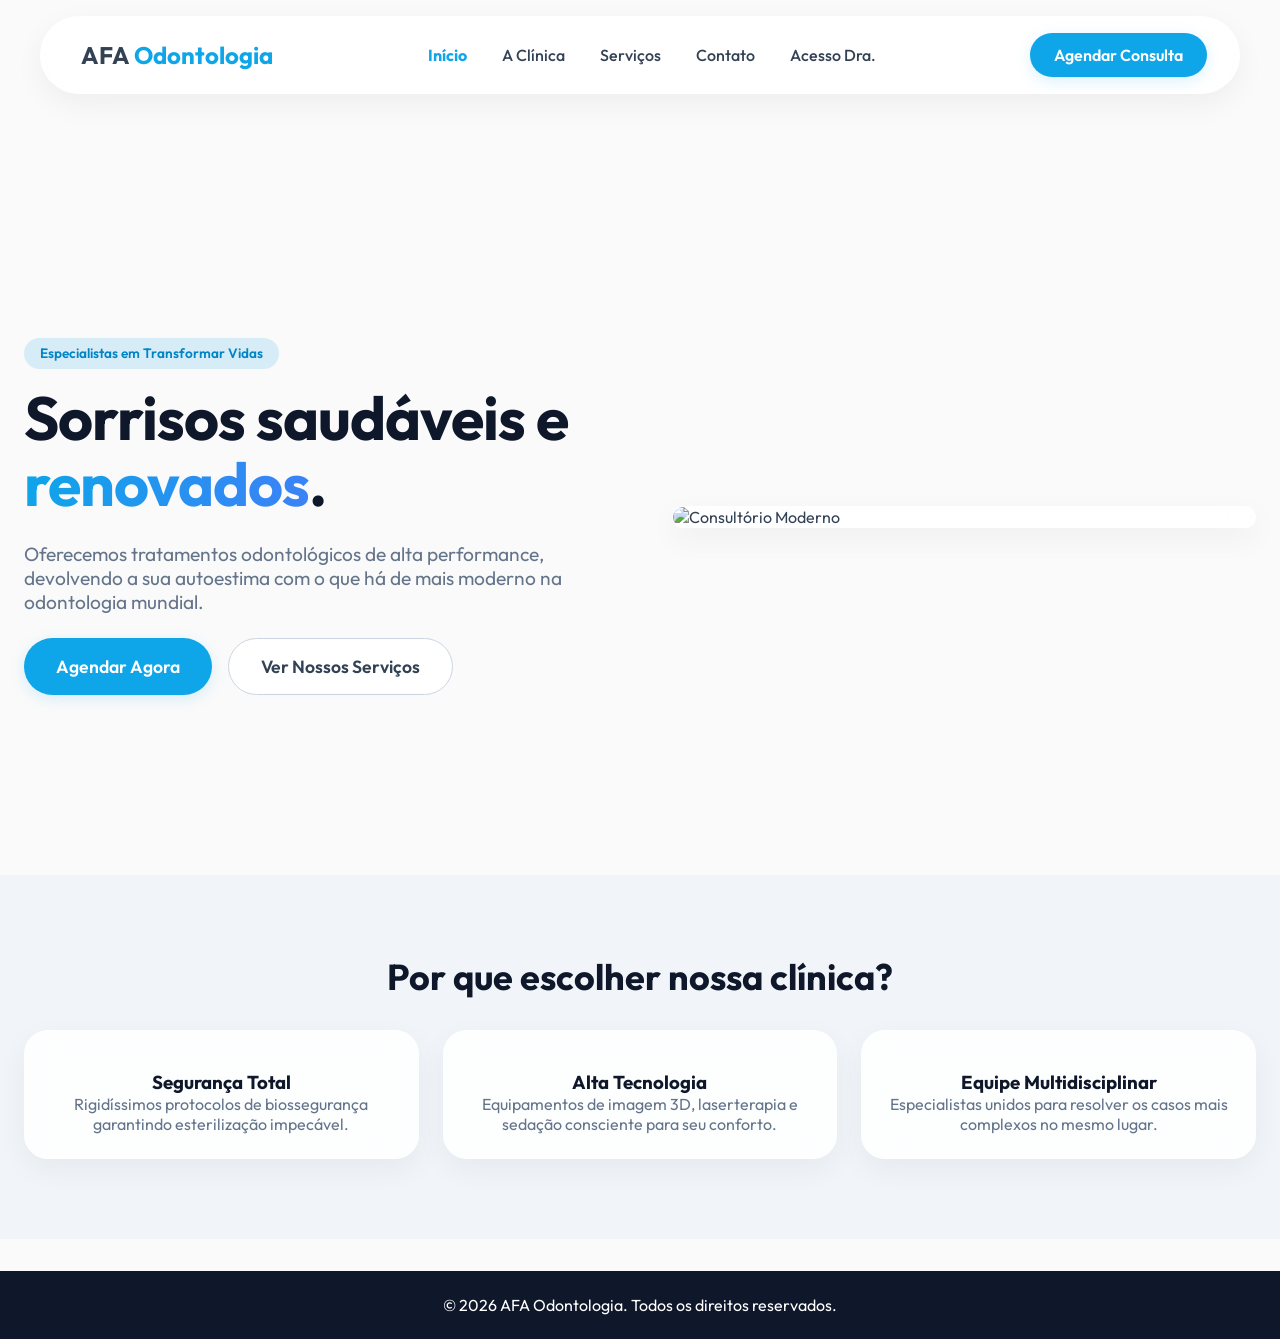
==== testeantigravity/index.html @ 84881c75 "Add files via upload" ====
<!DOCTYPE html>
<html lang="pt-BR">
<head>
    <meta charset="UTF-8">
    <meta name="viewport" content="width=device-width, initial-scale=1.0">
    <title>Início - AFA Odontologia</title>
    <link href="https://fonts.googleapis.com/css2?family=Outfit:wght@300;400;500;600;700&display=swap" rel="stylesheet">
    <link href="https://cdn.jsdelivr.net/npm/remixicon@3.5.0/fonts/remixicon.css" rel="stylesheet">
    <link rel="stylesheet" href="style.css">
</head>
<body>
    <!-- HEADER COMPARTILHADO -->
    <header class="navbar glass sticky">
        <div class="logo">
            <i class="ri-tooth-line text-primary"></i> <span class="font-bold">AFA <span class="text-primary">Odontologia</span></span>
        </div>
        <nav class="desktop-nav">
            <a href="index.html" class="nav-link" style="color: var(--primary); font-weight: bold;">Início</a>
            <a href="sobre.html" class="nav-link">A Clínica</a>
            <a href="servicos.html" class="nav-link">Serviços</a>
            <a href="contato.html" class="nav-link">Contato</a>
            <a href="admin.html" class="nav-link text-gray">Acesso Dra. <i class="ri-lock-2-line"></i></a>
        </nav>
        <button class="btn btn-primary" onclick="App.openModal('schedule-modal')">Agendar Consulta</button>
    </header>

    <main>
        <!-- HERO -->
        <section class="container hero-section">
            <div class="hero-text fade-in-up">
                <span class="badge">Especialistas em Transformar Vidas</span>
                <h1>Sorrisos saudáveis e <span class="text-gradient">renovados</span>.</h1>
                <p>Oferecemos tratamentos odontológicos de alta performance, devolvendo a sua autoestima com o que há de mais moderno na odontologia mundial.</p>
                <div class="flex gap-4 mt-6">
                    <button class="btn btn-primary btn-large" onclick="App.openModal('schedule-modal')">Agendar Agora</button>
                    <a href="servicos.html" class="btn btn-secondary btn-large">Ver Nossos Serviços</a>
                </div>
            </div>
            <div class="hero-image glass fade-in-up" style="animation-delay: 200ms;">
                 <img src="https://images.unsplash.com/photo-1606811841689-23dfddce3e95?ixlib=rb-4.0.3&auto=format&fit=crop&w=800&q=80" alt="Consultório Moderno" class="img-fluid radius-md">
            </div>
        </section>

        <!-- DESTAQUES RAPIDOS -->
        <section class="bg-light py-8">
            <div class="container text-center">
                <h2 class="text-3xl mb-8">Por que escolher nossa clínica?</h2>
                <div class="grid-3 gap-6">
                    <div class="glass p-6 radius-lg hover-lift slide-in-bottom">
                        <i class="ri-shield-check-line text-primary text-4xl mb-4 text-center w-full block"></i>
                        <h3>Segurança Total</h3>
                        <p class="text-gray mt-2">Rigidíssimos protocolos de biossegurança garantindo esterilização impecável.</p>
                    </div>
                    <div class="glass p-6 radius-lg hover-lift slide-in-bottom" style="animation-delay: 100ms;">
                        <i class="ri-microscope-line text-primary text-4xl mb-4 text-center w-full block"></i>
                        <h3>Alta Tecnologia</h3>
                        <p class="text-gray mt-2">Equipamentos de imagem 3D, laserterapia e sedação consciente para seu conforto.</p>
                    </div>
                    <div class="glass p-6 radius-lg hover-lift slide-in-bottom" style="animation-delay: 200ms;">
                        <i class="ri-service-line text-primary text-4xl mb-4 text-center w-full block"></i>
                        <h3>Equipe Multidisciplinar</h3>
                        <p class="text-gray mt-2">Especialistas unidos para resolver os casos mais complexos no mesmo lugar.</p>
                    </div>
                </div>
            </div>
        </section>
    </main>
    
    <!-- FOOTER COMPARTILHADO -->
    <footer class="bg-dark text-white text-center py-6 mt-8">
        <p>&copy; 2026 AFA Odontologia. Todos os direitos reservados.</p>
    </footer>

    <!-- MODAL DE AGENDAMENTO COMPARTILHADO -->
    <div id="schedule-modal" class="modal-overlay hidden">
        <div class="modal-content glass slide-in-top p-6 radius-lg max-w-lg w-full relative">
            <button class="modal-close" onclick="App.closeModal('schedule-modal')"><i class="ri-close-line text-2xl"></i></button>
            <h2 class="text-2xl mb-2" id="modal-title">Novo Agendamento</h2>
            
            <div id="sched-step-1" class="sched-step active">
                <p class="text-gray mb-6">Escolha o serviço e o melhor momento para você.</p>
                <div class="form-group">
                    <label>Tipo de Tratamento</label>
                    <select id="sel-service" class="input-modern w-full">
                        <option value="Avaliação Inicial|0">Avaliação Inicial - Gratuita</option>
                        <option value="Dentística (Restauração)|120">Dentística (Restauração) - Sob Orçamento</option>
                        <option value="Tratamento de Canal|600">Tratamento de Canal - A partir R$ 600</option>
                        <option value="Próteses Fixa/Removível|1500">Próteses Fixa/Removível - Sob Orçamento</option>
                        <option value="Ortodontia (Manutenção)|180">Ortodontia (Manutenção) - R$ 180</option>
                        <option value="Alinhadores Invisíveis|3000">Alinhadores Invisíveis - Sob Avaliação</option>
                        <option value="Implante Dentário|2500">Implante Dentário - Sugestão R$ 2500</option>
                        <option value="Facetas / Lentes|1800">Facetas / Lentes - R$ 1800 por dente</option>
                        <option value="Periodontia|200">Periodontia - R$ 200</option>
                        <option value="Clareamento|800">Clareamento - R$ 800</option>
                    </select>
                </div>
                <div class="form-group">
                    <label>Data</label>
                    <input type="date" id="sel-date" class="input-modern w-full" min="" required>
                </div>
                <div class="form-group">
                    <label>Horário</label>
                    <div class="flex flex-wrap gap-2" id="slots-container">
                        <button class="slot-btn" onclick="App.selectSlot(this)">09:00</button>
                        <button class="slot-btn" onclick="App.selectSlot(this)">10:30</button>
                        <button class="slot-btn" onclick="App.selectSlot(this)">14:00</button>
                        <button class="slot-btn" onclick="App.selectSlot(this)">15:30</button>
                        <button class="slot-btn" onclick="App.selectSlot(this)">17:00</button>
                    </div>
                    <input type="hidden" id="sel-time" value="">
                </div>
                <button class="btn btn-primary w-full mt-4" onclick="App.nextSchedStep()">Continuar para Dados</button>
            </div>

            <div id="sched-step-2" class="sched-step hidden">
                <p class="text-gray mb-4">Insira seus dados para confirmar.</p>
                <div class="form-group">
                    <label>Nome Completo *</label>
                    <input type="text" id="pat-name" class="input-modern w-full" required>
                </div>
                <div class="form-group">
                    <label>Telefone / WhatsApp *</label>
                    <input type="tel" id="pat-phone" class="input-modern w-full" required>
                </div>
                <div class="form-group">
                    <label>E-mail *</label>
                    <input type="email" id="pat-email" class="input-modern w-full" required>
                </div>
                <div class="flex gap-4 mt-6">
                    <button class="btn btn-secondary flex-1" onclick="App.prevSchedStep()">Voltar</button>
                    <button class="btn btn-primary flex-1" onclick="App.finishScheduling()" id="btn-finish-ag">Finalizar Agendamento</button>
                </div>
            </div>

             <div id="sched-step-3" class="sched-step hidden text-center py-6">
                <i class="ri-checkbox-circle-fill text-success" style="font-size: 5rem;"></i>
                <h2 class="text-2xl mt-4 mb-2">Agendamento Realizado!</h2>
                <button class="btn btn-secondary w-full mb-2" onclick="App.closeModal('schedule-modal')">Fechar</button>
                <button class="btn btn-primary w-full" onclick="App.simularEnvioWhatsappPaciente()"><i class="ri-whatsapp-line"></i> Enviar recibo por WhatsApp</button>
            </div>
        </div>
    </div>

    <!-- SCRIPTS -->
    <script src="api.js"></script>
    <script src="app.js"></script>
</body>
</html>
---- testeantigravity/style.css ----
/**
 * ESTILOS GLOBAIS - CSS VANILLA MODERNO, RESPONSIVO E CUIDADOSO
 */
:root {
    --primary: #0ea5e9;
    --primary-dark: #0284c7;
    --primary-alpha: rgba(14, 165, 233, 0.15);
    --secondary: #f8fafc;
    --text-main: #334155;
    --text-gray: #64748b;
    --bg-light: #f1f5f9;
    --bg-dark: #0f172a;
    --success: #10b981;
    --warning: #f59e0b;
    --danger: #ef4444;
    
    /* Variáveis Glassmorphism */
    --glass-bg: rgba(255, 255, 255, 0.85);
    --glass-border: rgba(255, 255, 255, 0.4);
    --radius-sm: 8px;
    --radius-md: 16px;
    --radius-lg: 24px;
}

* { margin: 0; padding: 0; box-sizing: border-box; font-family: 'Outfit', sans-serif; }
html { scroll-behavior: smooth; }
body { color: var(--text-main); background: #fafafa; font-size: 16px; min-height: 100vh; overflow-x: hidden; }

/* Utilitários Typography e Margins */
h1, h2, h3 { color: #0f172a; font-weight: 700; line-height: 1.2; }
.text-primary { color: var(--primary); }
.text-gray { color: var(--text-gray); }
.text-success { color: var(--success); }
.text-warning { color: var(--warning); }
.text-danger { color: var(--danger); }
.text-white { color: white; }
.text-center { text-align: center; }
.text-left { text-align: left; }
.text-3xl { font-size: 2.25rem; }
.text-2xl { font-size: 1.5rem; }
.text-lg { font-size: 1.125rem; }
.text-sm { font-size: 0.875rem; }
.font-bold { font-weight: 700; }
.block { display: block; }
.hidden { display: none !important; }

/* Espaçamentos e Flexbox */
.container { max-width: 1280px; margin: 0 auto; padding: 2rem 1.5rem; }
.w-full { width: 100%; }
.h-full { height: 100%; }
.min-h-screen { min-height: 100vh; }
.max-w-sm { max-width: 450px; }
.max-w-lg { max-width: 800px; }
.mx-auto { margin-left: auto; margin-right: auto; }
.mb-2 { margin-bottom: 0.5rem; }
.mb-4 { margin-bottom: 1rem; }
.mb-6 { margin-bottom: 1.5rem; }
.mb-8 { margin-bottom: 2rem; }
.mt-4 { margin-top: 1rem; }
.mt-6 { margin-top: 1.5rem; }
.mt-8 { margin-top: 2rem; }
.mt-20 { margin-top: 5rem; }
.py-6 { padding-top: 1.5rem; padding-bottom: 1.5rem; }
.py-8 { padding-top: 3rem; padding-bottom: 3rem; }
.p-6 { padding: 1.5rem; }
.p-8 { padding: 2rem; }
.pt-6 { padding-top: 1.5rem; }

.flex { display: flex; }
.grid-2 { display: grid; grid-template-columns: repeat(2, 1fr); gap: 2rem; align-items: stretch;}
.grid-3 { display: grid; grid-template-columns: repeat(3, 1fr); gap: 2rem; }
.justify-between { justify-content: space-between; }
.align-center { align-items: center; }
.gap-2 { gap: 0.5rem; }
.gap-4 { gap: 1rem; }
.gap-6 { gap: 1.5rem; }
.flex-1 { flex: 1; }
.flex-wrap { flex-wrap: wrap; }

/* Backgrounds & Efeitos Especiais (Glass) */
.glass {
    background: var(--glass-bg);
    backdrop-filter: blur(16px);
    -webkit-backdrop-filter: blur(16px);
    border: 1px solid var(--glass-border);
    box-shadow: 0 10px 30px rgba(0,0,0,0.05);
    border-radius: var(--radius-md);
}
.bg-light { background-color: var(--bg-light); }
.bg-dark { background-color: var(--bg-dark); }
.bg-white { background-color: #ffffff; }
.shadow-lg { box-shadow: 0 15px 40px rgba(0,0,0,0.1); }
.radius-md { border-radius: var(--radius-md); }
.radius-lg { border-radius: var(--radius-lg); }
.overflow-hidden { overflow: hidden; }
.relative { position: relative; }
.absolute { position: absolute; }
.top-0 { top: 0; }
.top-4 { top: 1rem; }
.right-4 { right: 1rem; }
.sticky { position: sticky; top: 0; z-index: 50; }

.hover-lift { transition: transform 0.3s ease, box-shadow 0.3s ease; }
.hover-lift:hover { transform: translateY(-8px); box-shadow: 0 20px 40px rgba(0,0,0,0.1); }
.text-gradient { background: linear-gradient(90deg, var(--primary), #3b82f6); -webkit-background-clip: text; -webkit-text-fill-color: transparent; }

.img-fluid { max-width: 100%; height: auto; display: block; border-radius: inherit; }

/* Botões Modernos e Elementos de Formulário */
.btn {
    display: inline-flex; justify-content: center; align-items: center; gap: 0.5rem;
    padding: 0.75rem 1.5rem;
    font-size: 1rem; font-weight: 600;
    border-radius: 30px; border: none;
    cursor: pointer; transition: all 0.2s ease;
    text-decoration: none;
}
.btn-primary { background: var(--primary); color: white; box-shadow: 0 4px 15px var(--primary-alpha); }
.btn-primary:hover { background: var(--primary-dark); transform: scale(1.03); }
.btn-secondary { background: white; border: 1px solid #cbd5e1; color: var(--text-main); }
.btn-secondary:hover { background: var(--bg-light); border-color: #94a3b8; }
.btn-large { padding: 1rem 2rem; font-size: 1.1rem; }
.btn-sm { padding: 0.4rem 0.8rem; font-size: 0.85rem; }

.form-group { margin-bottom: 1.25rem; text-align: left; }
.form-group label { display: block; margin-bottom: 0.5rem; font-weight: 500; font-size: 0.95rem; color: #475569;}
.input-modern { padding: 0.85rem 1.2rem; border: 1px solid #cbd5e1; border-radius: var(--radius-md); font-family: inherit; font-size: 1rem; background: #fff; transition: all 0.3s; outline: none;}
.input-modern:focus { border-color: var(--primary); box-shadow: 0 0 0 3px var(--primary-alpha); }
select.input-modern { cursor: pointer; }

/* Navegação Principal */
.navbar { display: flex; justify-content: space-between; align-items: center; padding: 1rem 2rem; margin: 1rem auto; max-width: 1200px; border-radius: 50px; }
.logo { font-size: 1.5rem; display: flex; align-items: center; gap: 0.5rem; }
.logo i { font-size: 2rem; }
.nav-link { text-decoration: none; color: var(--text-main); font-weight: 500; margin: 0 1rem; transition: color 0.3s; }
.nav-link:hover { color: var(--primary); }

/* Componentes Específicos: Hero e Lists */
.hero-section { display: grid; grid-template-columns: 1fr 1fr; gap: 4rem; align-items: center; min-height: 85vh; padding-top: 5rem;}
.hero-text h1 { font-size: 3.8rem; line-height: 1.1; margin-bottom: 1.5rem; letter-spacing: -1px; }
.hero-text p { font-size: 1.2rem; color: var(--text-gray); }
.badge { display: inline-block; padding: 0.4rem 1rem; background: var(--primary-alpha); color: var(--primary-dark); border-radius: 20px; font-weight: 600; font-size: 0.85rem; margin-bottom: 1rem; }
.check-list { list-style: none; padding: 0; }
.check-list li { display: flex; align-items: center; gap: 0.75rem; margin-bottom: 0.8rem; font-size: 1.1rem; font-weight: 500; color: #334155; }
.contact-list { list-style: none; padding: 0; }
.contact-list li { display: flex; align-items: center; gap: 1rem; margin-bottom: 1rem; font-size: 1.05rem; }
.contact-list i { font-size: 1.5rem; }

/* Modais Popups para o Sistema de Agendamento */
.modal-overlay { position: fixed; inset: 0; background: rgba(15, 23, 42, 0.6); backdrop-filter: blur(5px); display: flex; flex-direction: column; justify-content: center; align-items: center; z-index: 1000; padding: 1rem; }
.modal-close { position: absolute; top: 1.2rem; right: 1.2rem; background: none; border: none; cursor: pointer; color: var(--text-gray); transition: color 0.2s; }
.modal-close:hover { color: var(--danger); }
.slot-btn { padding: 0.75rem 1rem; border: 1px solid #cbd5e1; background: white; border-radius: var(--radius-sm); cursor: pointer; font-weight: 600; transition: all 0.2s; flex: 1; text-align: center; min-width: 80px;}
.slot-btn.selected { background: var(--primary); color: white; border-color: var(--primary); transform: scale(1.05); }

/* Área Administrativa (Admin Dashboard) */
.auth-bg { background: linear-gradient(135deg, #1e293b, #0f172a); min-height: 100vh; display: flex; align-items: flex-start; justify-content: center; }
.auth-bg h2 { color: white; }
.auth-bg .text-gray { color: #94a3b8; }
.border-l-4 { border-left-width: 4px; border-left-style: solid; }
.border-l-primary { border-left-color: var(--primary); }
.border-l-success { border-left-color: var(--success); }
.border-l-warn { border-left-color: var(--warning); }
.modern-table { width: 100%; border-collapse: collapse; overflow: hidden; background: white;}
.modern-table th, .modern-table td { padding: 1rem; border-bottom: 1px solid #e2e8f0; vertical-align: middle; }
.modern-table th { background: #f8fafc; font-weight: 600; font-size: 0.9rem; color: #64748b; }
.status-badge { padding: 0.25rem 0.75rem; border-radius: 20px; font-size: 0.8rem; font-weight: 600; display: inline-block;}
.status-pendente { background: #fef3c7; color: #d97706; }
.status-confirmada { background: #dcfce7; color: #166534; }
.status-cancelada { background: #fee2e2; color: #b91c1c; }
.status-concluida { background: #e0f2fe; color: #0369a1; }

/* Animações (Micro-interações) */
@keyframes slideInBottom { from { opacity: 0; transform: translateY(30px); } to { opacity: 1; transform: translateY(0); } }
@keyframes slideInTop { from { opacity: 0; transform: translateY(-30px); } to { opacity: 1; transform: translateY(0); } }
@keyframes fadeInUp { from { opacity: 0; transform: translateY(20px); } to { opacity: 1; transform: translateY(0); } }
@keyframes fadeIn { from { opacity: 0; } to { opacity: 1; } }

.slide-in-bottom { animation: slideInBottom 0.5s ease forwards; }
.slide-in-top { animation: slideInTop 0.5s ease forwards; }
.fade-in-up { animation: fadeInUp 0.7s ease forwards; }
.fade-in { animation: fadeIn 0.4s ease forwards; }
.active { display: block; } /* Utilitário dinâmico para views */

/* Responsividade de Tela para Celulares */
@media (max-width: 900px) {
    .container { padding: 1.5rem 1rem; }
    .hero-section { grid-template-columns: 1fr; text-align: center; gap: 2rem; padding-top: 2rem; min-height: auto;}
    .hero-section .flex { justify-content: center; }
    .hero-text h1 { font-size: 2.8rem; }
    .desktop-nav { display: none; }
    .grid-2, .grid-3 { grid-template-columns: 1fr; }
    .navbar { flex-wrap: wrap; border-radius: 12px; margin: 0.5rem; padding: 1rem; justify-content: center; gap: 1rem;}
    
    /* Tabelas Responsivas para celular (scroll horizontal) */
    .table-responsive { display: block; overflow-x: auto; white-space: nowrap; }
}
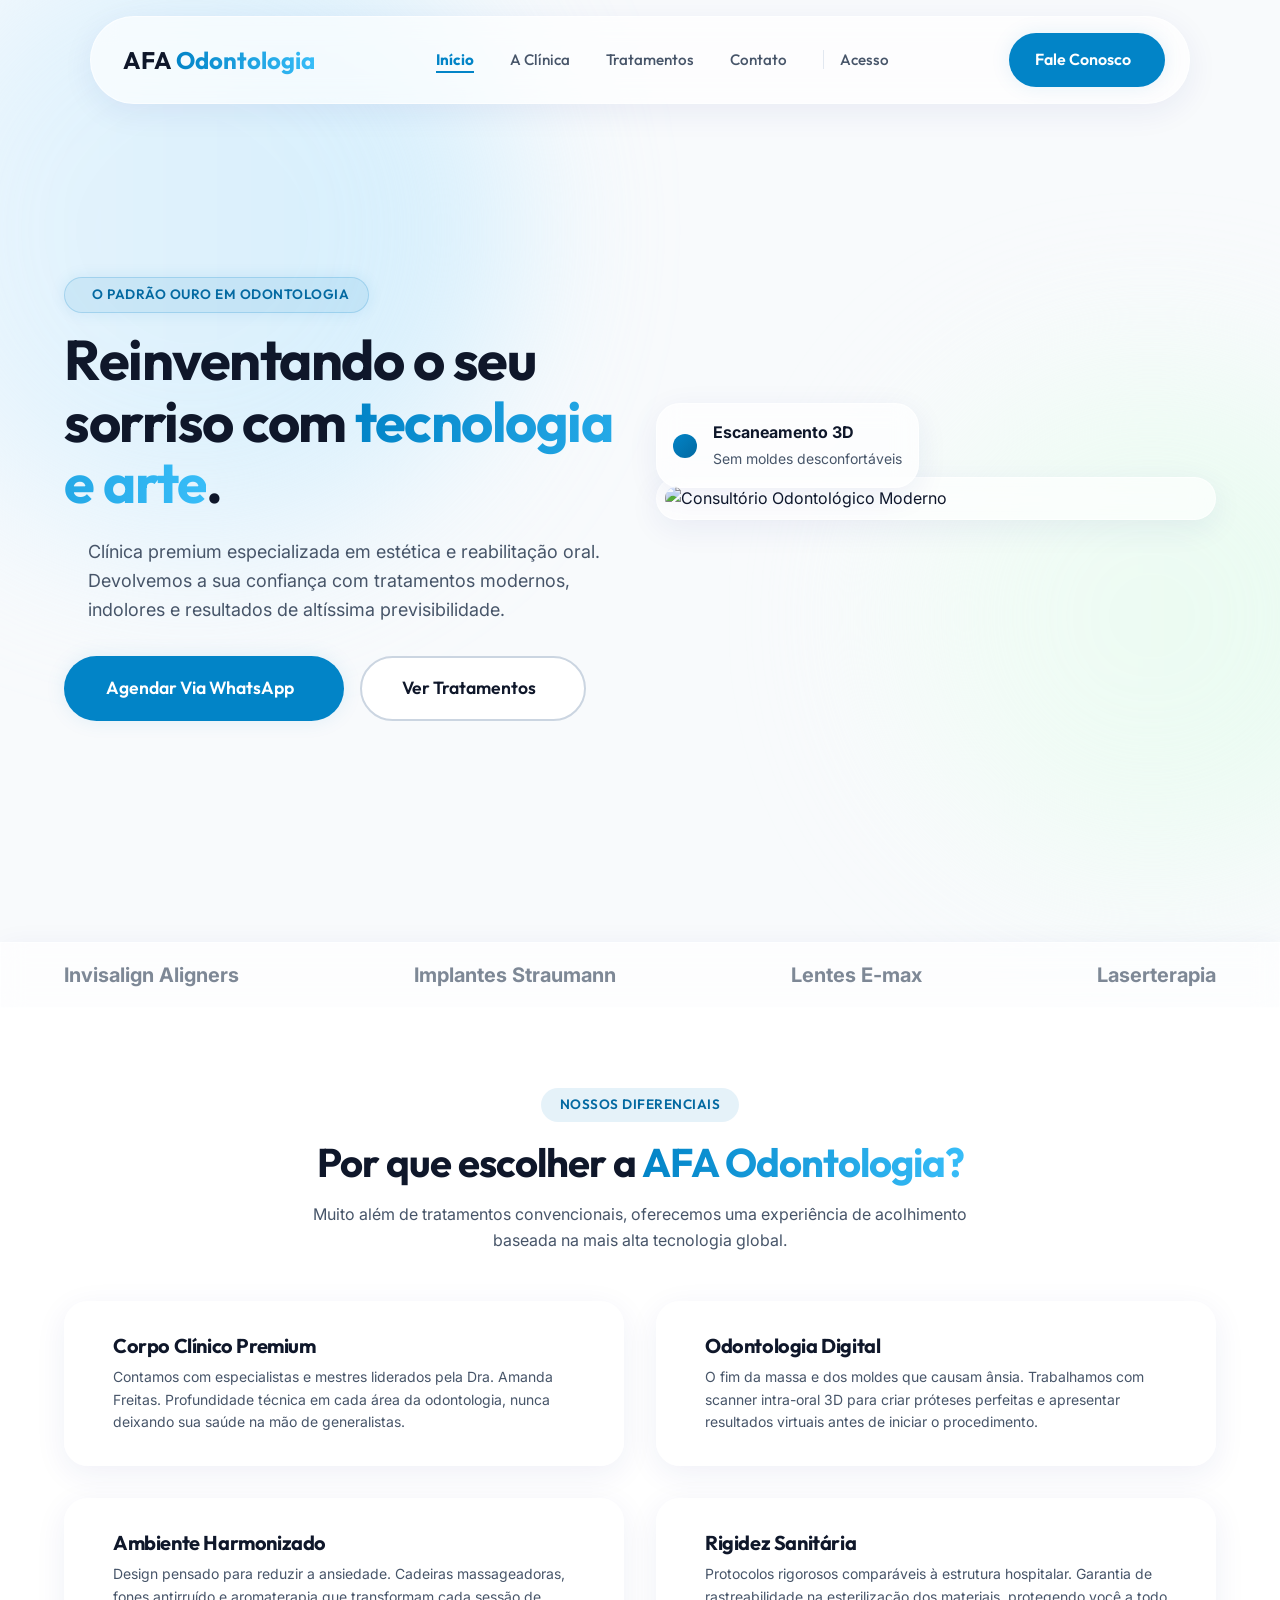
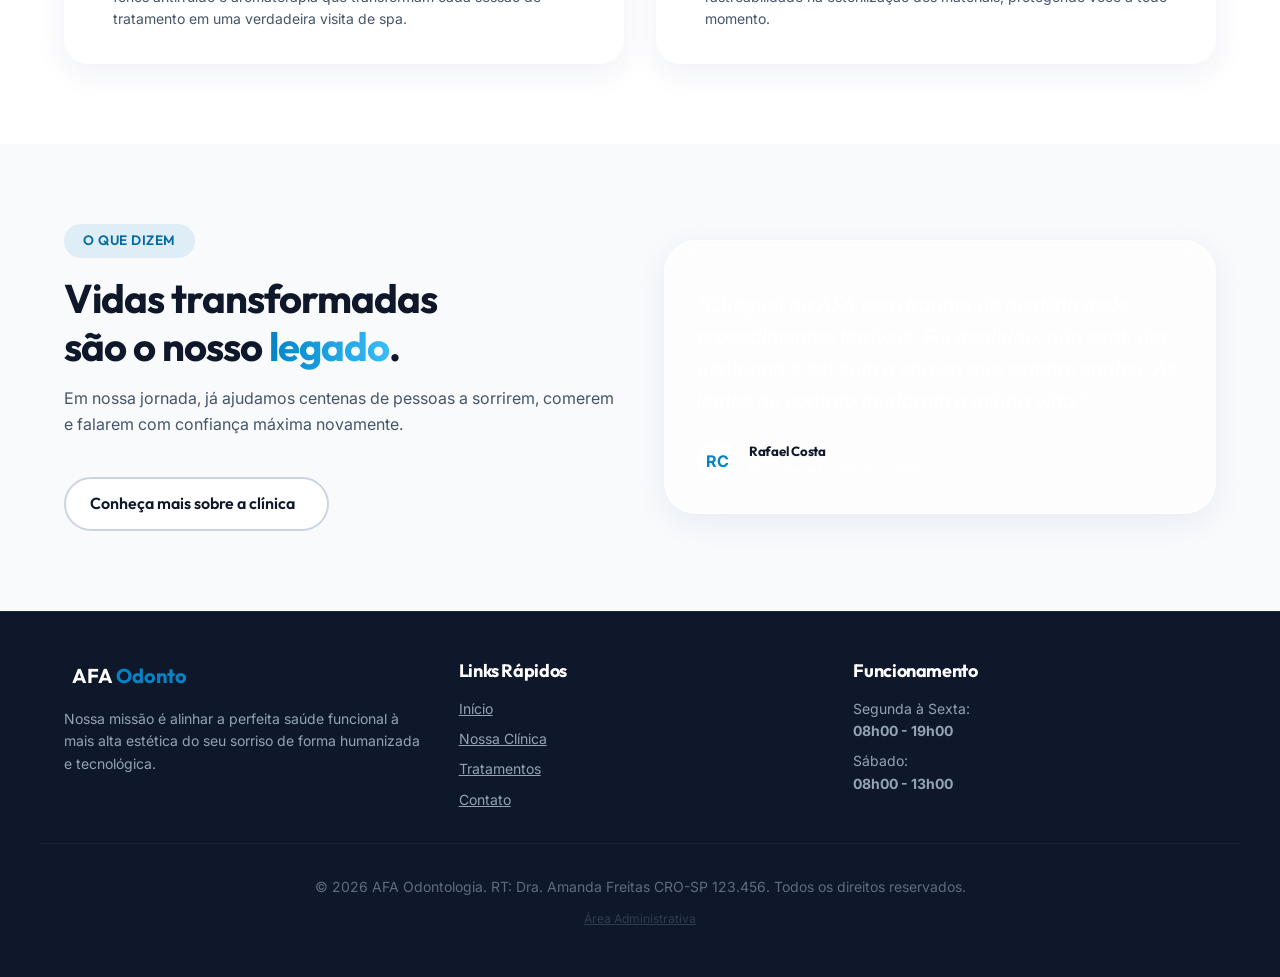
==== commit 6c3e5f62: "Add files via upload" ====
--- a/testeantigravity/index.html
+++ b/testeantigravity/index.html
@@ -1,148 +1,208 @@
 <!DOCTYPE html>
 <html lang="pt-BR">
+
 <head>
     <meta charset="UTF-8">
     <meta name="viewport" content="width=device-width, initial-scale=1.0">
-    <title>Início - AFA Odontologia</title>
-    <link href="https://fonts.googleapis.com/css2?family=Outfit:wght@300;400;500;600;700&display=swap" rel="stylesheet">
+    <title>AFA Odontologia - A Clínica do Seu Sorriso</title>
+    <!-- Premium Fonts -->
+    <link
+        href="https://fonts.googleapis.com/css2?family=Outfit:wght@300;400;500;600;700;800&family=Inter:wght@400;500&display=swap"
+        rel="stylesheet">
     <link href="https://cdn.jsdelivr.net/npm/remixicon@3.5.0/fonts/remixicon.css" rel="stylesheet">
     <link rel="stylesheet" href="style.css">
 </head>
-<body>
-    <!-- HEADER COMPARTILHADO -->
-    <header class="navbar glass sticky">
+
+<body class="bg-gray-50">
+
+    <!-- Navbar -->
+    <header class="navbar glass sticky transition-all" id="main-nav">
         <div class="logo">
-            <i class="ri-tooth-line text-primary"></i> <span class="font-bold">AFA <span class="text-primary">Odontologia</span></span>
+            <i class="ri-tooth-line text-primary"></i> <span class="font-bold">AFA <span
+                    class="text-gradient">Odontologia</span></span>
         </div>
         <nav class="desktop-nav">
-            <a href="index.html" class="nav-link" style="color: var(--primary); font-weight: bold;">Início</a>
+            <a href="index.html" class="nav-link active">Início</a>
             <a href="sobre.html" class="nav-link">A Clínica</a>
-            <a href="servicos.html" class="nav-link">Serviços</a>
+            <a href="servicos.html" class="nav-link">Tratamentos</a>
             <a href="contato.html" class="nav-link">Contato</a>
-            <a href="admin.html" class="nav-link text-gray">Acesso Dra. <i class="ri-lock-2-line"></i></a>
+            <a href="admin.html" class="nav-link text-gray ml-4 border-l pl-4 admin-link">Acesso <i
+                    class="ri-lock-2-line"></i></a>
         </nav>
-        <button class="btn btn-primary" onclick="App.openModal('schedule-modal')">Agendar Consulta</button>
+        <div class="flex gap-2">
+            <a href="contato.html" class="btn btn-primary btn-glow">Fale Conosco <i
+                    class="ri-whatsapp-line"></i></a>
+        </div>
     </header>
 
     <main>
-        <!-- HERO -->
-        <section class="container hero-section">
-            <div class="hero-text fade-in-up">
-                <span class="badge">Especialistas em Transformar Vidas</span>
-                <h1>Sorrisos saudáveis e <span class="text-gradient">renovados</span>.</h1>
-                <p>Oferecemos tratamentos odontológicos de alta performance, devolvendo a sua autoestima com o que há de mais moderno na odontologia mundial.</p>
-                <div class="flex gap-4 mt-6">
-                    <button class="btn btn-primary btn-large" onclick="App.openModal('schedule-modal')">Agendar Agora</button>
-                    <a href="servicos.html" class="btn btn-secondary btn-large">Ver Nossos Serviços</a>
-                </div>
-            </div>
-            <div class="hero-image glass fade-in-up" style="animation-delay: 200ms;">
-                 <img src="https://images.unsplash.com/photo-1606811841689-23dfddce3e95?ixlib=rb-4.0.3&auto=format&fit=crop&w=800&q=80" alt="Consultório Moderno" class="img-fluid radius-md">
+        <!-- BG BLOBS PARA EFEITO VISUAL -->
+        <div class="bg-shape shape-1"></div>
+        <div class="bg-shape shape-2"></div>
+
+        <!-- SEÇÃO: INÍCIO (HERO) -->
+        <section id="inicio" class="section hero-section relative container pt-12 pb-16">
+            <div class="grid-2 align-center min-h-70vh gap-8">
+                <div class="hero-text reveal reveal-left">
+                    <div class="badge glow"><i class="ri-star-smile-fill text-warning"></i> O Padrão Ouro em Odontologia
+                    </div>
+                    <h1 class="mt-4 text-5xl">Reinventando o seu sorriso com <span class="text-gradient">tecnologia e
+                            arte</span>.</h1>
+                    <p class="text-lg text-gray mt-6 max-w-lg">
+                        Clínica premium especializada em estética e reabilitação oral. Devolvemos a sua confiança com
+                        tratamentos modernos, indolores e resultados de altíssima previsibilidade.
+                    </p>
+                    <div class="flex flex-wrap gap-4 mt-8">
+                        <a href="contato.html" class="btn btn-primary btn-large btn-glow">Agendar Via WhatsApp <i
+                                class="ri-whatsapp-line"></i></a>
+                        <a href="servicos.html" class="btn btn-secondary btn-large">Ver Tratamentos <i
+                                class="ri-arrow-right-line"></i></a>
+                    </div>
+                </div>
+
+                <div class="hero-image relative reveal reveal-right">
+                    <div class="glass p-2 radius-xl shadow-glow">
+                        <img src="https://images.unsplash.com/photo-1600170311833-c2cf5280ce49?q=80&w=1000&auto=format&fit=crop"
+                            alt="Consultório Odontológico Moderno" class="img-fluid radius-lg">
+                    </div>
+                    <div
+                        class="floating-card glass absolute bottom-8 left-[-2rem] p-4 radius-lg shadow-xl flex align-center gap-4 hover-lift float-animation">
+                        <div class="icon-box text-white bg-gradient radius-md p-3"><i
+                                class="ri-scanner-line text-2xl"></i></div>
+                        <div>
+                            <strong class="block text-md">Escaneamento 3D</strong>
+                            <span class="text-sm text-gray">Sem moldes desconfortáveis</span>
+                        </div>
+                    </div>
+                </div>
             </div>
         </section>
 
-        <!-- DESTAQUES RAPIDOS -->
-        <section class="bg-light py-8">
-            <div class="container text-center">
-                <h2 class="text-3xl mb-8">Por que escolher nossa clínica?</h2>
-                <div class="grid-3 gap-6">
-                    <div class="glass p-6 radius-lg hover-lift slide-in-bottom">
-                        <i class="ri-shield-check-line text-primary text-4xl mb-4 text-center w-full block"></i>
-                        <h3>Segurança Total</h3>
-                        <p class="text-gray mt-2">Rigidíssimos protocolos de biossegurança garantindo esterilização impecável.</p>
-                    </div>
-                    <div class="glass p-6 radius-lg hover-lift slide-in-bottom" style="animation-delay: 100ms;">
-                        <i class="ri-microscope-line text-primary text-4xl mb-4 text-center w-full block"></i>
-                        <h3>Alta Tecnologia</h3>
-                        <p class="text-gray mt-2">Equipamentos de imagem 3D, laserterapia e sedação consciente para seu conforto.</p>
-                    </div>
-                    <div class="glass p-6 radius-lg hover-lift slide-in-bottom" style="animation-delay: 200ms;">
-                        <i class="ri-service-line text-primary text-4xl mb-4 text-center w-full block"></i>
-                        <h3>Equipe Multidisciplinar</h3>
-                        <p class="text-gray mt-2">Especialistas unidos para resolver os casos mais complexos no mesmo lugar.</p>
+        <!-- PARCEIROS / TECH STRIP -->
+        <div class="brand-strip py-4 glass border-y mt-8">
+            <div class="container flex justify-between align-center flex-wrap gap-8 opacity-70">
+                <span class="text-gray font-bold text-xl"><i class="ri-checkbox-circle-line text-primary"></i>
+                    Invisalign Aligners</span>
+                <span class="text-gray font-bold text-xl"><i class="ri-checkbox-circle-line text-primary"></i> Implantes
+                    Straumann</span>
+                <span class="text-gray font-bold text-xl"><i class="ri-checkbox-circle-line text-primary"></i> Lentes
+                    E-max</span>
+                <span class="text-gray font-bold text-xl"><i class="ri-checkbox-circle-line text-primary"></i>
+                    Laserterapia</span>
+            </div>
+        </div>
+
+        <!-- SEÇÃO NOVA: POR QUE ESCOLHER A AFA -->
+        <section class="section py-16 bg-white relative border-b border-gray-200">
+            <div class="container text-center max-w-3xl mx-auto mb-12 reveal reveal-up">
+                <span class="badge bg-primary-alpha text-primary">Nossos Diferenciais</span>
+                <h2 class="text-4xl mt-4 mb-4">Por que escolher a <span class="text-gradient">AFA Odontologia?</span></h2>
+                <p class="text-gray">Muito além de tratamentos convencionais, oferecemos uma experiência de acolhimento baseada na mais alta tecnologia global.</p>
+            </div>
+            
+            <div class="container grid-2 gap-8">
+                <div class="glass p-8 radius-lg hover-lift shadow-sm bg-light flex gap-4 reveal reveal-up delay-100">
+                    <div class="text-primary text-4xl"><i class="ri-medal-fill"></i></div>
+                    <div>
+                        <h4 class="text-xl mb-2 font-bold">Corpo Clínico Premium</h4>
+                        <p class="text-gray text-sm">Contamos com especialistas e mestres liderados pela Dra. Amanda Freitas. Profundidade técnica em cada área da odontologia, nunca deixando sua saúde na mão de generalistas.</p>
+                    </div>
+                </div>
+                <div class="glass p-8 radius-lg hover-lift shadow-sm bg-light flex gap-4 reveal reveal-up delay-200">
+                    <div class="text-primary text-4xl"><i class="ri-computer-line"></i></div>
+                    <div>
+                        <h4 class="text-xl mb-2 font-bold">Odontologia Digital</h4>
+                        <p class="text-gray text-sm">O fim da massa e dos moldes que causam ânsia. Trabalhamos com scanner intra-oral 3D para criar próteses perfeitas e apresentar resultados virtuais antes de iniciar o procedimento.</p>
+                    </div>
+                </div>
+                <div class="glass p-8 radius-lg hover-lift shadow-sm bg-light flex gap-4 reveal reveal-up delay-100">
+                    <div class="text-primary text-4xl"><i class="ri-leaf-fill"></i></div>
+                    <div>
+                        <h4 class="text-xl mb-2 font-bold">Ambiente Harmonizado</h4>
+                        <p class="text-gray text-sm">Design pensado para reduzir a ansiedade. Cadeiras massageadoras, fones antirruído e aromaterapia que transformam cada sessão de tratamento em uma verdadeira visita de spa.</p>
+                    </div>
+                </div>
+                <div class="glass p-8 radius-lg hover-lift shadow-sm bg-light flex gap-4 reveal reveal-up delay-200">
+                    <div class="text-primary text-4xl"><i class="ri-shield-check-fill"></i></div>
+                    <div>
+                        <h4 class="text-xl mb-2 font-bold">Rigidez Sanitária</h4>
+                        <p class="text-gray text-sm">Protocolos rigorosos comparáveis à estrutura hospitalar. Garantia de rastreabilidade na esterilização dos materiais, protegendo você a todo momento.</p>
                     </div>
                 </div>
             </div>
         </section>
+
+        <!-- SEÇÃO: DEPOIMENTOS -->
+        <section class="section bg-light py-16 relative">
+            <div class="container grid-2 align-center gap-12">
+                <div class="reveal reveal-left">
+                    <span class="badge">O que dizem</span>
+                    <h2 class="text-4xl mt-4 mb-4">Vidas transformadas <br>são o nosso <span class="text-gradient">legado</span>.</h2>
+                    <p class="text-gray mb-6">Em nossa jornada, já ajudamos centenas de pessoas a sorrirem, comerem e falarem com confiança máxima novamente.</p>
+                    <a href="sobre.html" class="btn btn-secondary mt-4">Conheça mais sobre a clínica <i class="ri-arrow-right-line"></i></a>
+                </div>
+
+                <div class="reveal reveal-right relative">
+                    <div class="testimonial-slider glass radius-xl p-8 shadow-xl bg-gradient-dark text-white relative overflow-hidden">
+                        <div class="quote-icon absolute text-primary opacity-20"><i class="ri-double-quotes-l text-8xl"></i></div>
+                        <div class="relative z-10">
+                            <div class="flex gap-1 mb-4 text-warning">
+                                <i class="ri-star-fill"></i><i class="ri-star-fill"></i><i class="ri-star-fill"></i><i class="ri-star-fill"></i><i class="ri-star-fill"></i>
+                            </div>
+                            <p class="text-xl font-light italic mb-6">"Cheguei na AFA com trauma de dentista após
+                                procedimentos terríveis. Fui acolhido, não senti dor nenhuma e saí com o sorriso que
+                                sempre sonhei. As lentes de contato mudaram a minha vida."</p>
+                            <div class="flex align-center gap-3">
+                                <div class="avatar bg-white radius-full text-primary font-bold flex align-center justify-center"
+                                    style="width:40px; height:40px;">RC</div>
+                                <div>
+                                    <h5 class="font-bold">Rafael Costa</h5>
+                                    <p class="text-xs opacity-70">Paciente de Lentes de Contato</p>
+                                </div>
+                            </div>
+                        </div>
+                    </div>
+                </div>
+            </div>
+        </section>
+
     </main>
-    
-    <!-- FOOTER COMPARTILHADO -->
-    <footer class="bg-dark text-white text-center py-6 mt-8">
-        <p>&copy; 2026 AFA Odontologia. Todos os direitos reservados.</p>
+
+    <!-- FOOTER -->
+    <footer class="bg-dark text-gray-400 py-12 text-sm border-t border-gray-800">
+        <div class="container grid-3 gap-8 mb-8">
+            <div>
+                <div class="logo text-white mb-4">
+                    <i class="ri-tooth-line text-primary text-2xl"></i> <span class="font-bold text-xl">AFA <span
+                            class="text-primary">Odonto</span></span>
+                </div>
+                <p>Nossa missão é alinhar a perfeita saúde funcional à mais alta estética do seu sorriso de forma
+                    humanizada e tecnológica.</p>
+            </div>
+            <div>
+                <h4 class="text-white mb-4 text-lg">Links Rápidos</h4>
+                <ul style="list-style:none; padding:0; display:flex; flex-direction:column; gap:8px;">
+                    <li><a href="index.html" class="text-gray-400 hover-text-white transition">Início</a></li>
+                    <li><a href="sobre.html" class="text-gray-400 hover-text-white transition">Nossa Clínica</a></li>
+                    <li><a href="servicos.html" class="text-gray-400 hover-text-white transition">Tratamentos</a></li>
+                    <li><a href="contato.html" class="text-gray-400 hover-text-white transition">Contato</a></li>
+                </ul>
+            </div>
+            <div>
+                <h4 class="text-white mb-4 text-lg">Funcionamento</h4>
+                <p>Segunda à Sexta:<br><strong>08h00 - 19h00</strong></p>
+                <p class="mt-2">Sábado:<br><strong>08h00 - 13h00</strong></p>
+            </div>
+        </div>
+        <div class="container text-center pt-8 border-t border-gray-800 opacity-60">
+            <p>&copy; 2026 AFA Odontologia. RT: Dra. Amanda Freitas CRO-SP 123.456. Todos os direitos reservados.</p>
+            <p class="mt-2"><a href="admin.html" class="text-gray hover-text-white text-xs">Área Administrativa</a></p>
+        </div>
     </footer>
-
-    <!-- MODAL DE AGENDAMENTO COMPARTILHADO -->
-    <div id="schedule-modal" class="modal-overlay hidden">
-        <div class="modal-content glass slide-in-top p-6 radius-lg max-w-lg w-full relative">
-            <button class="modal-close" onclick="App.closeModal('schedule-modal')"><i class="ri-close-line text-2xl"></i></button>
-            <h2 class="text-2xl mb-2" id="modal-title">Novo Agendamento</h2>
-            
-            <div id="sched-step-1" class="sched-step active">
-                <p class="text-gray mb-6">Escolha o serviço e o melhor momento para você.</p>
-                <div class="form-group">
-                    <label>Tipo de Tratamento</label>
-                    <select id="sel-service" class="input-modern w-full">
-                        <option value="Avaliação Inicial|0">Avaliação Inicial - Gratuita</option>
-                        <option value="Dentística (Restauração)|120">Dentística (Restauração) - Sob Orçamento</option>
-                        <option value="Tratamento de Canal|600">Tratamento de Canal - A partir R$ 600</option>
-                        <option value="Próteses Fixa/Removível|1500">Próteses Fixa/Removível - Sob Orçamento</option>
-                        <option value="Ortodontia (Manutenção)|180">Ortodontia (Manutenção) - R$ 180</option>
-                        <option value="Alinhadores Invisíveis|3000">Alinhadores Invisíveis - Sob Avaliação</option>
-                        <option value="Implante Dentário|2500">Implante Dentário - Sugestão R$ 2500</option>
-                        <option value="Facetas / Lentes|1800">Facetas / Lentes - R$ 1800 por dente</option>
-                        <option value="Periodontia|200">Periodontia - R$ 200</option>
-                        <option value="Clareamento|800">Clareamento - R$ 800</option>
-                    </select>
-                </div>
-                <div class="form-group">
-                    <label>Data</label>
-                    <input type="date" id="sel-date" class="input-modern w-full" min="" required>
-                </div>
-                <div class="form-group">
-                    <label>Horário</label>
-                    <div class="flex flex-wrap gap-2" id="slots-container">
-                        <button class="slot-btn" onclick="App.selectSlot(this)">09:00</button>
-                        <button class="slot-btn" onclick="App.selectSlot(this)">10:30</button>
-                        <button class="slot-btn" onclick="App.selectSlot(this)">14:00</button>
-                        <button class="slot-btn" onclick="App.selectSlot(this)">15:30</button>
-                        <button class="slot-btn" onclick="App.selectSlot(this)">17:00</button>
-                    </div>
-                    <input type="hidden" id="sel-time" value="">
-                </div>
-                <button class="btn btn-primary w-full mt-4" onclick="App.nextSchedStep()">Continuar para Dados</button>
-            </div>
-
-            <div id="sched-step-2" class="sched-step hidden">
-                <p class="text-gray mb-4">Insira seus dados para confirmar.</p>
-                <div class="form-group">
-                    <label>Nome Completo *</label>
-                    <input type="text" id="pat-name" class="input-modern w-full" required>
-                </div>
-                <div class="form-group">
-                    <label>Telefone / WhatsApp *</label>
-                    <input type="tel" id="pat-phone" class="input-modern w-full" required>
-                </div>
-                <div class="form-group">
-                    <label>E-mail *</label>
-                    <input type="email" id="pat-email" class="input-modern w-full" required>
-                </div>
-                <div class="flex gap-4 mt-6">
-                    <button class="btn btn-secondary flex-1" onclick="App.prevSchedStep()">Voltar</button>
-                    <button class="btn btn-primary flex-1" onclick="App.finishScheduling()" id="btn-finish-ag">Finalizar Agendamento</button>
-                </div>
-            </div>
-
-             <div id="sched-step-3" class="sched-step hidden text-center py-6">
-                <i class="ri-checkbox-circle-fill text-success" style="font-size: 5rem;"></i>
-                <h2 class="text-2xl mt-4 mb-2">Agendamento Realizado!</h2>
-                <button class="btn btn-secondary w-full mb-2" onclick="App.closeModal('schedule-modal')">Fechar</button>
-                <button class="btn btn-primary w-full" onclick="App.simularEnvioWhatsappPaciente()"><i class="ri-whatsapp-line"></i> Enviar recibo por WhatsApp</button>
-            </div>
-        </div>
-    </div>
 
     <!-- SCRIPTS -->
     <script src="api.js"></script>
     <script src="app.js"></script>
 </body>
-</html>
+
+</html>
--- a/testeantigravity/style.css
+++ b/testeantigravity/style.css
@@ -1,197 +1,1189 @@
 /**
- * ESTILOS GLOBAIS - CSS VANILLA MODERNO, RESPONSIVO E CUIDADOSO
+ * AFA ODONTOLOGIA PREMIUM CSS
+ * GLASSMORPHISM, GRID, RESPONSIVE, MODERN ANIMATIONS
  */
 :root {
-    --primary: #0ea5e9;
-    --primary-dark: #0284c7;
-    --primary-alpha: rgba(14, 165, 233, 0.15);
-    --secondary: #f8fafc;
-    --text-main: #334155;
-    --text-gray: #64748b;
-    --bg-light: #f1f5f9;
+    --primary: #0284c7;
+    --primary-light: #38bdf8;
+    --primary-dark: #0369a1;
+    --primary-alpha: rgba(2, 132, 199, 0.1);
+
+    --secondary: #ffffff;
+    --text-main: #0f172a;
+    --text-gray: #475569;
+    --bg-light: #f8fafc;
     --bg-dark: #0f172a;
+
     --success: #10b981;
+    --success-light: rgba(16, 185, 129, 0.15);
     --warning: #f59e0b;
     --danger: #ef4444;
-    
-    /* Variáveis Glassmorphism */
-    --glass-bg: rgba(255, 255, 255, 0.85);
-    --glass-border: rgba(255, 255, 255, 0.4);
+
+    --glass-bg: rgba(255, 255, 255, 0.65);
+    --glass-border: rgba(255, 255, 255, 0.6);
+    --glass-shadow: 0 8px 32px 0 rgba(31, 38, 135, 0.07);
+
     --radius-sm: 8px;
     --radius-md: 16px;
     --radius-lg: 24px;
-}
-
-* { margin: 0; padding: 0; box-sizing: border-box; font-family: 'Outfit', sans-serif; }
-html { scroll-behavior: smooth; }
-body { color: var(--text-main); background: #fafafa; font-size: 16px; min-height: 100vh; overflow-x: hidden; }
-
-/* Utilitários Typography e Margins */
-h1, h2, h3 { color: #0f172a; font-weight: 700; line-height: 1.2; }
-.text-primary { color: var(--primary); }
-.text-gray { color: var(--text-gray); }
-.text-success { color: var(--success); }
-.text-warning { color: var(--warning); }
-.text-danger { color: var(--danger); }
-.text-white { color: white; }
-.text-center { text-align: center; }
-.text-left { text-align: left; }
-.text-3xl { font-size: 2.25rem; }
-.text-2xl { font-size: 1.5rem; }
-.text-lg { font-size: 1.125rem; }
-.text-sm { font-size: 0.875rem; }
-.font-bold { font-weight: 700; }
-.block { display: block; }
-.hidden { display: none !important; }
-
-/* Espaçamentos e Flexbox */
-.container { max-width: 1280px; margin: 0 auto; padding: 2rem 1.5rem; }
-.w-full { width: 100%; }
-.h-full { height: 100%; }
-.min-h-screen { min-height: 100vh; }
-.max-w-sm { max-width: 450px; }
-.max-w-lg { max-width: 800px; }
-.mx-auto { margin-left: auto; margin-right: auto; }
-.mb-2 { margin-bottom: 0.5rem; }
-.mb-4 { margin-bottom: 1rem; }
-.mb-6 { margin-bottom: 1.5rem; }
-.mb-8 { margin-bottom: 2rem; }
-.mt-4 { margin-top: 1rem; }
-.mt-6 { margin-top: 1.5rem; }
-.mt-8 { margin-top: 2rem; }
-.mt-20 { margin-top: 5rem; }
-.py-6 { padding-top: 1.5rem; padding-bottom: 1.5rem; }
-.py-8 { padding-top: 3rem; padding-bottom: 3rem; }
-.p-6 { padding: 1.5rem; }
-.p-8 { padding: 2rem; }
-.pt-6 { padding-top: 1.5rem; }
-
-.flex { display: flex; }
-.grid-2 { display: grid; grid-template-columns: repeat(2, 1fr); gap: 2rem; align-items: stretch;}
-.grid-3 { display: grid; grid-template-columns: repeat(3, 1fr); gap: 2rem; }
-.justify-between { justify-content: space-between; }
-.align-center { align-items: center; }
-.gap-2 { gap: 0.5rem; }
-.gap-4 { gap: 1rem; }
-.gap-6 { gap: 1.5rem; }
-.flex-1 { flex: 1; }
-.flex-wrap { flex-wrap: wrap; }
-
-/* Backgrounds & Efeitos Especiais (Glass) */
+    --radius-xl: 32px;
+    --radius-full: 9999px;
+
+    --font-heading: 'Outfit', sans-serif;
+    --font-body: 'Inter', sans-serif;
+}
+
+* {
+    margin: 0;
+    padding: 0;
+    box-sizing: border-box;
+}
+
+html {
+    scroll-behavior: smooth;
+    scroll-padding-top: 100px;
+}
+
+body {
+    color: var(--text-main);
+    background-color: var(--bg-light);
+    font-family: var(--font-body);
+    font-size: 16px;
+    line-height: 1.6;
+    overflow-x: hidden;
+}
+
+h1,
+h2,
+h3,
+h4,
+h5,
+.font-heading {
+    font-family: var(--font-heading);
+    font-weight: 700;
+    line-height: 1.2;
+    color: var(--text-main);
+    letter-spacing: -0.02em;
+}
+
+.font-bold {
+    font-weight: 700;
+}
+
+.text-primary {
+    color: var(--primary);
+}
+
+.text-gray {
+    color: var(--text-gray);
+}
+
+.text-gray-400 {
+    color: #94a3b8;
+}
+
+.text-white {
+    color: white;
+}
+
+.text-dark {
+    color: var(--bg-dark);
+}
+
+.text-success {
+    color: var(--success);
+}
+
+.text-warning {
+    color: var(--warning);
+}
+
+.text-danger {
+    color: var(--danger);
+}
+
+/* Typography Scale */
+.text-5xl {
+    font-size: 3.5rem;
+    letter-spacing: -1.5px;
+    line-height: 1.1;
+}
+
+.text-4xl {
+    font-size: 2.5rem;
+    letter-spacing: -1px;
+}
+
+.text-3xl {
+    font-size: 2rem;
+}
+
+.text-2xl {
+    font-size: 1.5rem;
+}
+
+.text-xl {
+    font-size: 1.25rem;
+}
+
+.text-lg {
+    font-size: 1.125rem;
+}
+
+.text-md {
+    font-size: 1rem;
+}
+
+.text-sm {
+    font-size: 0.875rem;
+}
+
+.text-xs {
+    font-size: 0.75rem;
+}
+
+/* Utilities */
+.text-center {
+    text-align: center;
+}
+
+.text-left {
+    text-align: left;
+}
+
+.block {
+    display: block;
+}
+
+.hidden {
+    display: none !important;
+}
+
+.italic {
+    font-style: italic;
+}
+
+.transition {
+    transition: all 0.3s ease;
+}
+
+.opacity-70 {
+    opacity: 0.7;
+}
+
+.opacity-60 {
+    opacity: 0.6;
+}
+
+.opacity-20 {
+    opacity: 0.2;
+}
+
+/* Spacing & Flexbox */
+.container {
+    max-width: 1200px;
+    margin: 0 auto;
+    padding: 0 1.5rem;
+}
+
+.section {
+    padding-top: 5rem;
+    padding-bottom: 5rem;
+}
+
+.w-full {
+    width: 100%;
+}
+
+.max-w-3xl {
+    max-width: 768px;
+    margin: 0 auto;
+}
+
+.max-w-2xl {
+    max-width: 672px;
+    margin: 0 auto;
+}
+
+.max-w-lg {
+    max-width: 512px;
+    margin: 0 auto;
+}
+
+.min-h-70vh {
+    min-height: 70vh;
+}
+
+.mx-auto {
+    margin-left: auto;
+    margin-right: auto;
+}
+
+.mx-4 {
+    margin-left: 1rem;
+    margin-right: 1rem;
+}
+
+.mb-1 {
+    margin-bottom: 0.25rem;
+}
+
+.mb-2 {
+    margin-bottom: 0.5rem;
+}
+
+.mb-3 {
+    margin-bottom: 0.75rem;
+}
+
+.mb-4 {
+    margin-bottom: 1rem;
+}
+
+.mb-6 {
+    margin-bottom: 1.5rem;
+}
+
+.mb-8 {
+    margin-bottom: 2rem;
+}
+
+.mb-10 {
+    margin-bottom: 2.5rem;
+}
+
+.mb-12 {
+    margin-bottom: 3rem;
+}
+
+.mt-1 {
+    margin-top: 0.25rem;
+}
+
+.mt-2 {
+    margin-top: 0.5rem;
+}
+
+.mt-4 {
+    margin-top: 1rem;
+}
+
+.mt-6 {
+    margin-top: 1.5rem;
+}
+
+.mt-8 {
+    margin-top: 2rem;
+}
+
+.py-4 {
+    padding-top: 1rem;
+    padding-bottom: 1rem;
+}
+
+.py-8 {
+    padding-top: 2rem;
+    padding-bottom: 2rem;
+}
+
+.py-12 {
+    padding-top: 3rem;
+    padding-bottom: 3rem;
+}
+
+.py-16 {
+    padding-top: 5rem;
+    padding-bottom: 5rem;
+}
+
+.pt-8 {
+    padding-top: 2rem;
+}
+
+.pt-12 {
+    padding-top: 4rem;
+}
+
+.pt-16 {
+    padding-top: 6rem;
+}
+
+.pt-20 {
+    padding-top: 8rem;
+}
+
+.pb-16 {
+    padding-bottom: 6rem;
+}
+
+.p-2 {
+    padding: 0.5rem;
+}
+
+.p-3 {
+    padding: 0.75rem;
+}
+
+.p-4 {
+    padding: 1rem;
+}
+
+.p-6 {
+    padding: 1.5rem;
+}
+
+.p-8 {
+    padding: 2rem;
+}
+
+.pl-4 {
+    padding-left: 1rem;
+}
+
+.flex {
+    display: flex;
+}
+
+.grid-2 {
+    display: grid;
+    grid-template-columns: repeat(2, 1fr);
+    gap: 3rem;
+}
+
+.grid-3 {
+    display: grid;
+    grid-template-columns: repeat(3, 1fr);
+    gap: 2rem;
+}
+
+.grid-4 {
+    display: grid;
+    grid-template-columns: repeat(4, 1fr);
+    gap: 1.5rem;
+}
+
+.justify-between {
+    justify-content: space-between;
+}
+
+.justify-center {
+    justify-content: center;
+}
+
+.align-center {
+    align-items: center;
+}
+
+.flex-col {
+    flex-direction: column;
+}
+
+.flex-wrap {
+    flex-wrap: wrap;
+}
+
+.gap-1 {
+    gap: 0.25rem;
+}
+
+.gap-2 {
+    gap: 0.5rem;
+}
+
+.gap-3 {
+    gap: 0.75rem;
+}
+
+.gap-4 {
+    gap: 1rem;
+}
+
+.gap-6 {
+    gap: 1.5rem;
+}
+
+.gap-8 {
+    gap: 2rem;
+}
+
+.gap-12 {
+    gap: 3rem;
+}
+
+.flex-1 {
+    flex: 1;
+}
+
+.relative {
+    position: relative;
+}
+
+.absolute {
+    position: absolute;
+}
+
+.top-4 {
+    top: 1rem;
+}
+
+.bottom-4 {
+    bottom: 1rem;
+}
+
+.bottom-8 {
+    bottom: 2rem;
+}
+
+.left-4 {
+    left: 1rem;
+}
+
+.right-4 {
+    right: 1rem;
+}
+
+.z-10 {
+    z-index: 10;
+}
+
+.z-50 {
+    z-index: 50;
+}
+
+.overflow-hidden {
+    overflow: hidden;
+}
+
+/* Colors & Backgrounds */
+.bg-white {
+    background-color: #ffffff;
+}
+
+.bg-light {
+    background-color: var(--bg-light);
+}
+
+.bg-gray-50 {
+    background-color: #f8fafc;
+}
+
+.bg-gray-200 {
+    background-color: #e2e8f0;
+}
+
+.bg-dark {
+    background-color: var(--bg-dark);
+}
+
+.bg-success {
+    background-color: var(--success);
+}
+
+.bg-success-light {
+    background-color: var(--success-light);
+}
+
+.bg-primary-alpha {
+    background-color: var(--primary-alpha);
+}
+
+.border-y {
+    border-top: 1px solid #e2e8f0;
+    border-bottom: 1px solid #e2e8f0;
+}
+
+.border-t {
+    border-top: 1px solid #e2e8f0;
+}
+
+.border-l {
+    border-left: 1px solid #e2e8f0;
+}
+
+.border-gray-800 {
+    border-color: #1e293b;
+}
+
+.radius-sm {
+    border-radius: var(--radius-sm);
+}
+
+.radius-md {
+    border-radius: var(--radius-md);
+}
+
+.radius-lg {
+    border-radius: var(--radius-lg);
+}
+
+.radius-xl {
+    border-radius: var(--radius-xl);
+}
+
+.radius-full {
+    border-radius: var(--radius-full);
+}
+
+.shadow-sm {
+    box-shadow: 0 1px 2px 0 rgba(0, 0, 0, 0.05);
+}
+
+.shadow-md {
+    box-shadow: 0 4px 6px -1px rgba(0, 0, 0, 0.1), 0 2px 4px -1px rgba(0, 0, 0, 0.06);
+}
+
+.shadow-lg {
+    box-shadow: 0 10px 15px -3px rgba(0, 0, 0, 0.1), 0 4px 6px -2px rgba(0, 0, 0, 0.05);
+}
+
+.shadow-xl {
+    box-shadow: 0 20px 25px -5px rgba(0, 0, 0, 0.1), 0 10px 10px -5px rgba(0, 0, 0, 0.04);
+}
+
+.shadow-2xl {
+    box-shadow: 0 25px 50px -12px rgba(0, 0, 0, 0.25);
+}
+
+/* Premium Gradients & Glass */
+.text-gradient {
+    background: linear-gradient(90deg, var(--primary), var(--primary-light));
+    -webkit-background-clip: text;
+    -webkit-text-fill-color: transparent;
+}
+
+.bg-gradient {
+    background: linear-gradient(135deg, var(--primary), var(--primary-dark));
+}
+
+.bg-gradient-dark {
+    background: linear-gradient(135deg, #1e293b, var(--bg-dark));
+}
+
 .glass {
     background: var(--glass-bg);
-    backdrop-filter: blur(16px);
-    -webkit-backdrop-filter: blur(16px);
+    backdrop-filter: blur(12px);
+    -webkit-backdrop-filter: blur(12px);
     border: 1px solid var(--glass-border);
-    box-shadow: 0 10px 30px rgba(0,0,0,0.05);
+    box-shadow: var(--glass-shadow);
+}
+
+/* Modificações estéticas globais */
+.img-fluid {
+    max-width: 100%;
+    height: auto;
+    display: block;
+    border-radius: inherit;
+}
+
+.hover-lift {
+    transition: transform 0.4s cubic-bezier(0.34, 1.56, 0.64, 1), box-shadow 0.4s ease;
+}
+
+.hover-lift:hover {
+    transform: translateY(-8px);
+    box-shadow: 0 20px 40px rgba(0, 0, 0, 0.12);
+}
+
+.hover-text-white:hover {
+    color: white;
+}
+
+/* Botões Premium */
+.btn {
+    display: inline-flex;
+    justify-content: center;
+    align-items: center;
+    gap: 0.5rem;
+    padding: 0.75rem 1.5rem;
+    font-family: var(--font-heading);
+    font-weight: 600;
+    font-size: 1rem;
+    border-radius: var(--radius-full);
+    border: 2px solid transparent;
+    cursor: pointer;
+    transition: all 0.3s cubic-bezier(0.4, 0, 0.2, 1);
+    text-decoration: none;
+}
+
+.btn-primary {
+    background: var(--primary);
+    color: white;
+}
+
+.btn-primary:hover {
+    background: var(--primary-dark);
+    transform: translateY(-2px);
+}
+
+.btn-glow {
+    box-shadow: 0 0 20px var(--primary-alpha);
+}
+
+.btn-glow:hover {
+    box-shadow: 0 0 30px rgba(2, 132, 199, 0.3);
+}
+
+.btn-secondary {
+    background: white;
+    border-color: #cbd5e1;
+    color: var(--text-main);
+}
+
+.btn-secondary:hover {
+    border-color: var(--primary);
+    color: var(--primary);
+    background: var(--primary-alpha);
+}
+
+.btn-large {
+    padding: 1rem 2.5rem;
+    font-size: 1.1rem;
+}
+
+.btn-sm {
+    padding: 0.5rem 1rem;
+    font-size: 0.875rem;
+}
+
+/* Navigation Modernizada */
+.navbar {
+    display: flex;
+    justify-content: space-between;
+    align-items: center;
+    padding: 1rem 1.5rem;
+    margin: 1rem auto;
+    max-width: 1100px;
+    border-radius: var(--radius-full);
+    z-index: 100;
+}
+
+.navbar.scrolled {
+    padding: 0.8rem 1.5rem;
+    margin-top: 0.5rem;
+    background: rgba(255, 255, 255, 0.85);
+    box-shadow: 0 10px 30px rgba(0, 0, 0, 0.1);
+}
+
+.logo {
+    font-size: 1.5rem;
+    display: flex;
+    align-items: center;
+    gap: 0.5rem;
+    font-family: var(--font-heading);
+}
+
+.logo i {
+    font-size: 2rem;
+}
+
+.nav-link {
+    text-decoration: none;
+    color: var(--text-gray);
+    font-weight: 500;
+    font-size: 0.95rem;
+    margin: 0 1rem;
+    transition: color 0.3s;
+    position: relative;
+    font-family: var(--font-heading);
+}
+
+.nav-link::after {
+    content: '';
+    position: absolute;
+    bottom: -4px;
+    left: 0;
+    width: 0;
+    height: 2px;
+    background: var(--primary);
+    transition: width 0.3s ease;
+}
+
+.nav-link:hover {
+    color: var(--text-main);
+}
+
+.nav-link.active {
+    color: var(--primary);
+    font-weight: 700;
+}
+
+.nav-link.active::after {
+    width: 100%;
+}
+
+.admin-link::after {
+    display: none;
+}
+
+/* Form Components */
+.form-group {
+    margin-bottom: 1.25rem;
+    text-align: left;
+}
+
+.form-group label {
+    display: block;
+    margin-bottom: 0.5rem;
+}
+
+.input-modern {
+    padding: 1rem 1.2rem;
+    border: 1px solid #cbd5e1;
     border-radius: var(--radius-md);
-}
-.bg-light { background-color: var(--bg-light); }
-.bg-dark { background-color: var(--bg-dark); }
-.bg-white { background-color: #ffffff; }
-.shadow-lg { box-shadow: 0 15px 40px rgba(0,0,0,0.1); }
-.radius-md { border-radius: var(--radius-md); }
-.radius-lg { border-radius: var(--radius-lg); }
-.overflow-hidden { overflow: hidden; }
-.relative { position: relative; }
-.absolute { position: absolute; }
-.top-0 { top: 0; }
-.top-4 { top: 1rem; }
-.right-4 { right: 1rem; }
-.sticky { position: sticky; top: 0; z-index: 50; }
-
-.hover-lift { transition: transform 0.3s ease, box-shadow 0.3s ease; }
-.hover-lift:hover { transform: translateY(-8px); box-shadow: 0 20px 40px rgba(0,0,0,0.1); }
-.text-gradient { background: linear-gradient(90deg, var(--primary), #3b82f6); -webkit-background-clip: text; -webkit-text-fill-color: transparent; }
-
-.img-fluid { max-width: 100%; height: auto; display: block; border-radius: inherit; }
-
-/* Botões Modernos e Elementos de Formulário */
-.btn {
-    display: inline-flex; justify-content: center; align-items: center; gap: 0.5rem;
-    padding: 0.75rem 1.5rem;
-    font-size: 1rem; font-weight: 600;
-    border-radius: 30px; border: none;
-    cursor: pointer; transition: all 0.2s ease;
-    text-decoration: none;
-}
-.btn-primary { background: var(--primary); color: white; box-shadow: 0 4px 15px var(--primary-alpha); }
-.btn-primary:hover { background: var(--primary-dark); transform: scale(1.03); }
-.btn-secondary { background: white; border: 1px solid #cbd5e1; color: var(--text-main); }
-.btn-secondary:hover { background: var(--bg-light); border-color: #94a3b8; }
-.btn-large { padding: 1rem 2rem; font-size: 1.1rem; }
-.btn-sm { padding: 0.4rem 0.8rem; font-size: 0.85rem; }
-
-.form-group { margin-bottom: 1.25rem; text-align: left; }
-.form-group label { display: block; margin-bottom: 0.5rem; font-weight: 500; font-size: 0.95rem; color: #475569;}
-.input-modern { padding: 0.85rem 1.2rem; border: 1px solid #cbd5e1; border-radius: var(--radius-md); font-family: inherit; font-size: 1rem; background: #fff; transition: all 0.3s; outline: none;}
-.input-modern:focus { border-color: var(--primary); box-shadow: 0 0 0 3px var(--primary-alpha); }
-select.input-modern { cursor: pointer; }
-
-/* Navegação Principal */
-.navbar { display: flex; justify-content: space-between; align-items: center; padding: 1rem 2rem; margin: 1rem auto; max-width: 1200px; border-radius: 50px; }
-.logo { font-size: 1.5rem; display: flex; align-items: center; gap: 0.5rem; }
-.logo i { font-size: 2rem; }
-.nav-link { text-decoration: none; color: var(--text-main); font-weight: 500; margin: 0 1rem; transition: color 0.3s; }
-.nav-link:hover { color: var(--primary); }
-
-/* Componentes Específicos: Hero e Lists */
-.hero-section { display: grid; grid-template-columns: 1fr 1fr; gap: 4rem; align-items: center; min-height: 85vh; padding-top: 5rem;}
-.hero-text h1 { font-size: 3.8rem; line-height: 1.1; margin-bottom: 1.5rem; letter-spacing: -1px; }
-.hero-text p { font-size: 1.2rem; color: var(--text-gray); }
-.badge { display: inline-block; padding: 0.4rem 1rem; background: var(--primary-alpha); color: var(--primary-dark); border-radius: 20px; font-weight: 600; font-size: 0.85rem; margin-bottom: 1rem; }
-.check-list { list-style: none; padding: 0; }
-.check-list li { display: flex; align-items: center; gap: 0.75rem; margin-bottom: 0.8rem; font-size: 1.1rem; font-weight: 500; color: #334155; }
-.contact-list { list-style: none; padding: 0; }
-.contact-list li { display: flex; align-items: center; gap: 1rem; margin-bottom: 1rem; font-size: 1.05rem; }
-.contact-list i { font-size: 1.5rem; }
-
-/* Modais Popups para o Sistema de Agendamento */
-.modal-overlay { position: fixed; inset: 0; background: rgba(15, 23, 42, 0.6); backdrop-filter: blur(5px); display: flex; flex-direction: column; justify-content: center; align-items: center; z-index: 1000; padding: 1rem; }
-.modal-close { position: absolute; top: 1.2rem; right: 1.2rem; background: none; border: none; cursor: pointer; color: var(--text-gray); transition: color 0.2s; }
-.modal-close:hover { color: var(--danger); }
-.slot-btn { padding: 0.75rem 1rem; border: 1px solid #cbd5e1; background: white; border-radius: var(--radius-sm); cursor: pointer; font-weight: 600; transition: all 0.2s; flex: 1; text-align: center; min-width: 80px;}
-.slot-btn.selected { background: var(--primary); color: white; border-color: var(--primary); transform: scale(1.05); }
-
-/* Área Administrativa (Admin Dashboard) */
-.auth-bg { background: linear-gradient(135deg, #1e293b, #0f172a); min-height: 100vh; display: flex; align-items: flex-start; justify-content: center; }
-.auth-bg h2 { color: white; }
-.auth-bg .text-gray { color: #94a3b8; }
-.border-l-4 { border-left-width: 4px; border-left-style: solid; }
-.border-l-primary { border-left-color: var(--primary); }
-.border-l-success { border-left-color: var(--success); }
-.border-l-warn { border-left-color: var(--warning); }
-.modern-table { width: 100%; border-collapse: collapse; overflow: hidden; background: white;}
-.modern-table th, .modern-table td { padding: 1rem; border-bottom: 1px solid #e2e8f0; vertical-align: middle; }
-.modern-table th { background: #f8fafc; font-weight: 600; font-size: 0.9rem; color: #64748b; }
-.status-badge { padding: 0.25rem 0.75rem; border-radius: 20px; font-size: 0.8rem; font-weight: 600; display: inline-block;}
-.status-pendente { background: #fef3c7; color: #d97706; }
-.status-confirmada { background: #dcfce7; color: #166534; }
-.status-cancelada { background: #fee2e2; color: #b91c1c; }
-.status-concluida { background: #e0f2fe; color: #0369a1; }
-
-/* Animações (Micro-interações) */
-@keyframes slideInBottom { from { opacity: 0; transform: translateY(30px); } to { opacity: 1; transform: translateY(0); } }
-@keyframes slideInTop { from { opacity: 0; transform: translateY(-30px); } to { opacity: 1; transform: translateY(0); } }
-@keyframes fadeInUp { from { opacity: 0; transform: translateY(20px); } to { opacity: 1; transform: translateY(0); } }
-@keyframes fadeIn { from { opacity: 0; } to { opacity: 1; } }
-
-.slide-in-bottom { animation: slideInBottom 0.5s ease forwards; }
-.slide-in-top { animation: slideInTop 0.5s ease forwards; }
-.fade-in-up { animation: fadeInUp 0.7s ease forwards; }
-.fade-in { animation: fadeIn 0.4s ease forwards; }
-.active { display: block; } /* Utilitário dinâmico para views */
-
-/* Responsividade de Tela para Celulares */
-@media (max-width: 900px) {
-    .container { padding: 1.5rem 1rem; }
-    .hero-section { grid-template-columns: 1fr; text-align: center; gap: 2rem; padding-top: 2rem; min-height: auto;}
-    .hero-section .flex { justify-content: center; }
-    .hero-text h1 { font-size: 2.8rem; }
-    .desktop-nav { display: none; }
-    .grid-2, .grid-3 { grid-template-columns: 1fr; }
-    .navbar { flex-wrap: wrap; border-radius: 12px; margin: 0.5rem; padding: 1rem; justify-content: center; gap: 1rem;}
-    
-    /* Tabelas Responsivas para celular (scroll horizontal) */
-    .table-responsive { display: block; overflow-x: auto; white-space: nowrap; }
-}
+    font-family: inherit;
+    font-size: 1rem;
+    background: #fff;
+    transition: all 0.3s;
+    outline: none;
+    width: 100%;
+}
+
+.input-modern:focus {
+    border-color: var(--primary);
+    box-shadow: 0 0 0 4px var(--primary-alpha);
+}
+
+.input-modern::placeholder {
+    color: #94a3b8;
+}
+
+select.input-modern {
+    cursor: pointer;
+    appearance: none;
+    background-image: url("data:image/svg+xml;charset=UTF-8,%3csvg xmlns='http://www.w3.org/2000/svg' viewBox='0 0 24 24' fill='none' stroke='currentColor' stroke-width='2' stroke-linecap='round' stroke-linejoin='round'%3e%3cpolyline points='6 9 12 15 18 9'%3e%3c/polyline%3e%3c/svg%3e");
+    background-repeat: no-repeat;
+    background-position: right 1rem center;
+    background-size: 1em;
+}
+
+/* Schedule Modal & Slots */
+.modal-overlay {
+    position: fixed;
+    inset: 0;
+    background: rgba(15, 23, 42, 0.7);
+    backdrop-filter: blur(8px);
+    display: flex;
+    flex-direction: column;
+    justify-content: center;
+    align-items: center;
+    z-index: 1000;
+    padding: 1rem;
+    opacity: 1;
+    transition: opacity 0.3s ease;
+}
+
+.modal-overlay.hidden {
+    opacity: 0;
+    pointer-events: none;
+    display: flex !important;
+}
+
+.modal-content {
+    transition: transform 0.4s cubic-bezier(0.34, 1.56, 0.64, 1);
+    transform: scale(1);
+}
+
+.modal-overlay.hidden .modal-content {
+    transform: scale(0.9);
+}
+
+.modal-close {
+    position: absolute;
+    top: 1.5rem;
+    right: 1.5rem;
+    background: none;
+    border: none;
+    cursor: pointer;
+    color: var(--text-gray);
+    transition: color 0.2s, transform 0.2s;
+}
+
+.modal-close:hover {
+    color: var(--danger);
+    transform: rotate(90deg);
+}
+
+.slot-btn {
+    padding: 0.75rem 0.5rem;
+    border: 1px solid #cbd5e1;
+    border-radius: var(--radius-md);
+    cursor: pointer;
+    font-weight: 600;
+    font-family: var(--font-heading);
+    transition: all 0.2s;
+    flex: 1;
+    text-align: center;
+    min-width: 80px;
+    background: white;
+    color: var(--text-gray);
+}
+
+.slot-btn:hover {
+    border-color: var(--primary);
+    color: var(--primary);
+}
+
+.slot-btn.selected {
+    background: var(--primary);
+    color: white;
+    border-color: var(--primary);
+    transform: scale(1.05);
+    box-shadow: 0 4px 12px var(--primary-alpha);
+}
+
+/* Customizations de UI (Blobs, Features, Cards) */
+.badge {
+    display: inline-flex;
+    align-items: center;
+    gap: 0.5rem;
+    padding: 0.4rem 1.2rem;
+    background: var(--primary-alpha);
+    color: var(--primary-dark);
+    border-radius: var(--radius-full);
+    font-weight: 600;
+    font-size: 0.85rem;
+    font-family: var(--font-heading);
+    letter-spacing: 0.5px;
+    text-transform: uppercase;
+}
+
+.badge.glow {
+    border: 1px solid rgba(2, 132, 199, 0.2);
+    box-shadow: 0 0 15px var(--primary-alpha);
+}
+
+.bg-shape {
+    position: absolute;
+    border-radius: 50%;
+    filter: blur(80px);
+    z-index: -1;
+    opacity: 0.6;
+    pointer-events: none;
+}
+
+.shape-1 {
+    top: -10%;
+    left: -10%;
+    width: 50vw;
+    height: 50vw;
+    background: linear-gradient(to right, #e0f2fe, #bae6fd);
+}
+
+.shape-2 {
+    top: 40%;
+    right: -10%;
+    width: 40vw;
+    height: 40vw;
+    background: linear-gradient(to right, #f0fdf4, #dcfce7);
+}
+
+.feature-list {
+    list-style: none;
+    padding: 0;
+}
+
+.feature-list li {
+    display: flex;
+    align-items: flex-start;
+    gap: 1rem;
+    margin-bottom: 2rem;
+}
+
+.feature-list .icon {
+    font-size: 1.5rem;
+    padding: 1rem;
+    border-radius: var(--radius-md);
+    display: flex;
+    align-items: center;
+    justify-content: center;
+}
+
+.feature-list strong {
+    font-size: 1.2rem;
+    display: block;
+    margin-bottom: 0.2rem;
+    font-family: var(--font-heading);
+}
+
+.images-collage {
+    position: relative;
+    height: 100%;
+    min-height: 450px;
+}
+
+.img-main {
+    position: absolute;
+    right: 0;
+    top: 0;
+    width: 80%;
+    z-index: 1;
+}
+
+.img-overlap {
+    position: absolute;
+    left: 0;
+    bottom: 0;
+    width: 60%;
+    z-index: 2;
+    transform: translateY(20px);
+    border: 8px solid white;
+}
+
+.service-card {
+    border-top: 4px solid transparent;
+    transition: all 0.4s ease;
+}
+
+.service-card:hover {
+    border-top-color: var(--primary);
+}
+
+.icon-float {
+    display: inline-block;
+    padding: 1rem;
+    background: var(--primary-alpha);
+    border-radius: var(--radius-md);
+    transition: transform 0.4s;
+}
+
+.service-card:hover .icon-float {
+    transform: translateY(-5px) scale(1.1);
+    background: var(--primary);
+    color: white;
+    box-shadow: 0 10px 20px var(--primary-alpha);
+}
+
+/* Animações On-Scroll (Reveal Classes) */
+.reveal {
+    opacity: 0;
+    transition: all 0.8s cubic-bezier(0.5, 0, 0, 1);
+}
+
+.reveal.active {
+    opacity: 1;
+    transform: translate(0, 0) scale(1);
+}
+
+.reveal-up {
+    transform: translateY(40px);
+}
+
+.reveal-left {
+    transform: translateX(-40px);
+}
+
+.reveal-right {
+    transform: translateX(40px);
+}
+
+.delay-100 {
+    transition-delay: 100ms;
+}
+
+.delay-200 {
+    transition-delay: 200ms;
+}
+
+.delay-300 {
+    transition-delay: 300ms;
+}
+
+@keyframes floatAnim {
+    0% {
+        transform: translateY(0);
+    }
+
+    50% {
+        transform: translateY(-10px);
+    }
+
+    100% {
+        transform: translateY(0);
+    }
+}
+
+.float-animation {
+    animation: floatAnim 4s ease-in-out infinite;
+}
+
+/* ADMIN PAGE STYLES */
+.auth-bg {
+    background: linear-gradient(135deg, #0f172a, #1e293b);
+    min-height: 100vh;
+    display: flex;
+    align-items: center;
+    justify-content: center;
+}
+
+.auth-box {
+    width: 100%;
+    max-width: 400px;
+}
+
+.modern-table {
+    width: 100%;
+    border-collapse: separate;
+    border-spacing: 0;
+    background: white;
+    border-radius: var(--radius-md);
+    overflow: hidden;
+    box-shadow: 0 4px 6px rgba(0, 0, 0, 0.05);
+}
+
+.modern-table th,
+.modern-table td {
+    padding: 1rem 1.5rem;
+    border-bottom: 1px solid #f1f5f9;
+    vertical-align: middle;
+}
+
+.modern-table th {
+    background: #f8fafc;
+    font-weight: 600;
+    font-size: 0.85rem;
+    color: #64748b;
+    text-transform: uppercase;
+    letter-spacing: 0.5px;
+}
+
+.modern-table tr:hover {
+    background-color: #f8fafc;
+}
+
+.status-badge {
+    padding: 0.35rem 0.85rem;
+    border-radius: var(--radius-full);
+    font-size: 0.75rem;
+    font-weight: 700;
+    display: inline-flex;
+    align-items: center;
+    gap: 0.25rem;
+    letter-spacing: 0.5px;
+}
+
+.status-pendente {
+    background: #fef3c7;
+    color: #d97706;
+}
+
+.status-confirmada {
+    background: #dcfce7;
+    color: #166534;
+}
+
+.status-cancelada {
+    background: #fee2e2;
+    color: #b91c1c;
+}
+
+.status-concluida {
+    background: #e0f2fe;
+    color: #0369a1;
+}
+
+.stat-card {
+    border-left-width: 4px;
+    border-left-style: solid;
+}
+
+.border-l-primary {
+    border-left-color: var(--primary);
+}
+
+.border-l-success {
+    border-left-color: var(--success);
+}
+
+.border-l-warn {
+    border-left-color: var(--warning);
+}
+
+
+/* Responsive overrides */
+@media (max-width: 992px) {
+
+    .grid-2,
+    .grid-3,
+    .grid-4 {
+        grid-template-columns: 1fr;
+        gap: 2rem;
+    }
+
+    .desktop-nav {
+        display: none;
+    }
+
+    .hero-section {
+        text-align: center;
+        padding-top: 6rem;
+    }
+
+    .hero-text.reveal-left,
+    .hero-image.reveal-right {
+        transform: translateY(30px);
+    }
+
+    .hero-text h1 {
+        font-size: 3rem;
+    }
+
+    .hero-text p {
+        margin-left: auto;
+        margin-right: auto;
+    }
+
+    .hero-text .flex {
+        justify-content: center;
+    }
+
+    .stat-group {
+        justify-content: center;
+    }
+
+    .images-collage {
+        min-height: 300px;
+        display: flex;
+        flex-direction: column;
+        gap: 1rem;
+    }
+
+    .img-main,
+    .img-overlap {
+        position: static;
+        width: 100%;
+        border: none;
+        transform: none;
+    }
+}
+
+@media (max-width: 576px) {
+    .text-5xl {
+        font-size: 2.5rem;
+    }
+
+    .text-4xl {
+        font-size: 2rem;
+    }
+
+    .navbar {
+        padding: 0.8rem;
+        flex-wrap: wrap;
+        justify-content: center;
+        gap: 1rem;
+        border-radius: var(--radius-md);
+    }
+
+    .btn-large {
+        padding: 0.8rem 1.5rem;
+        width: 100%;
+    }
+
+    .floating-card {
+        display: none;
+    }
+
+    .section {
+        padding-top: 3rem;
+        padding-bottom: 3rem;
+    }
+}
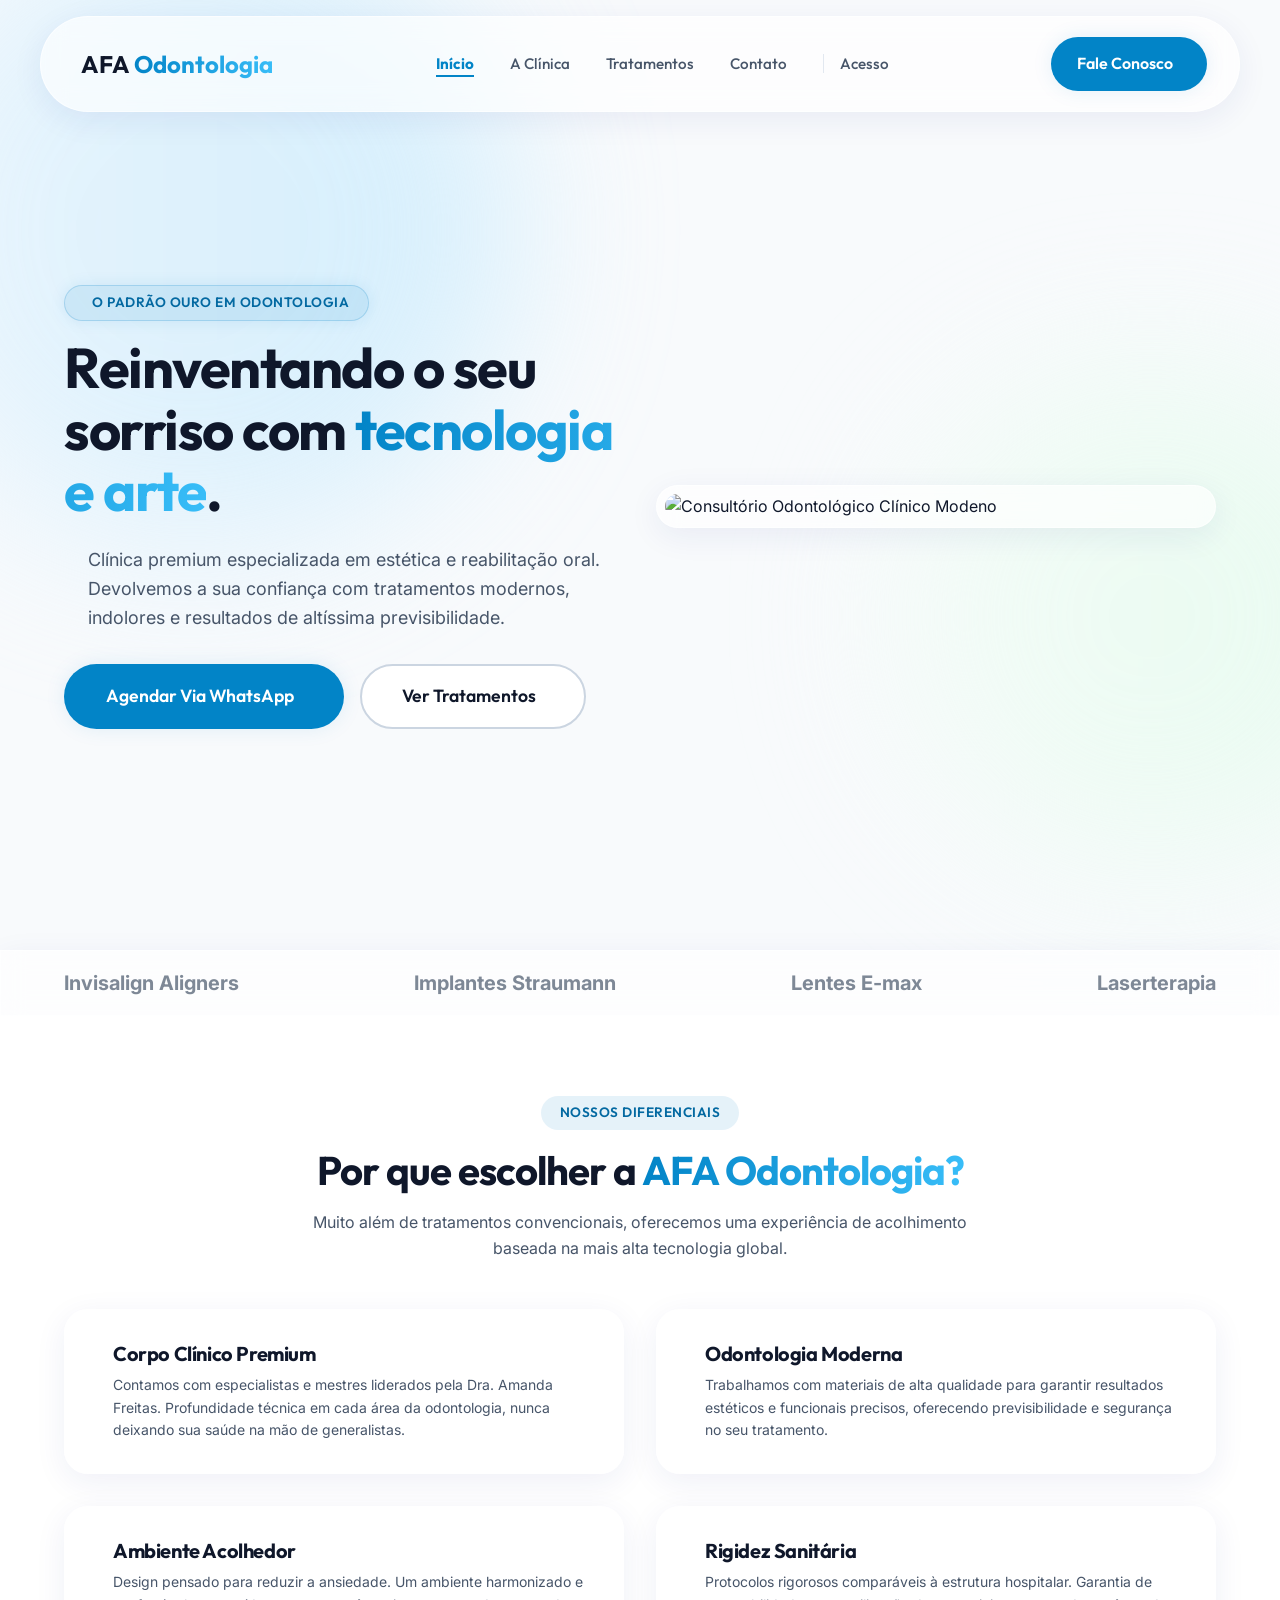
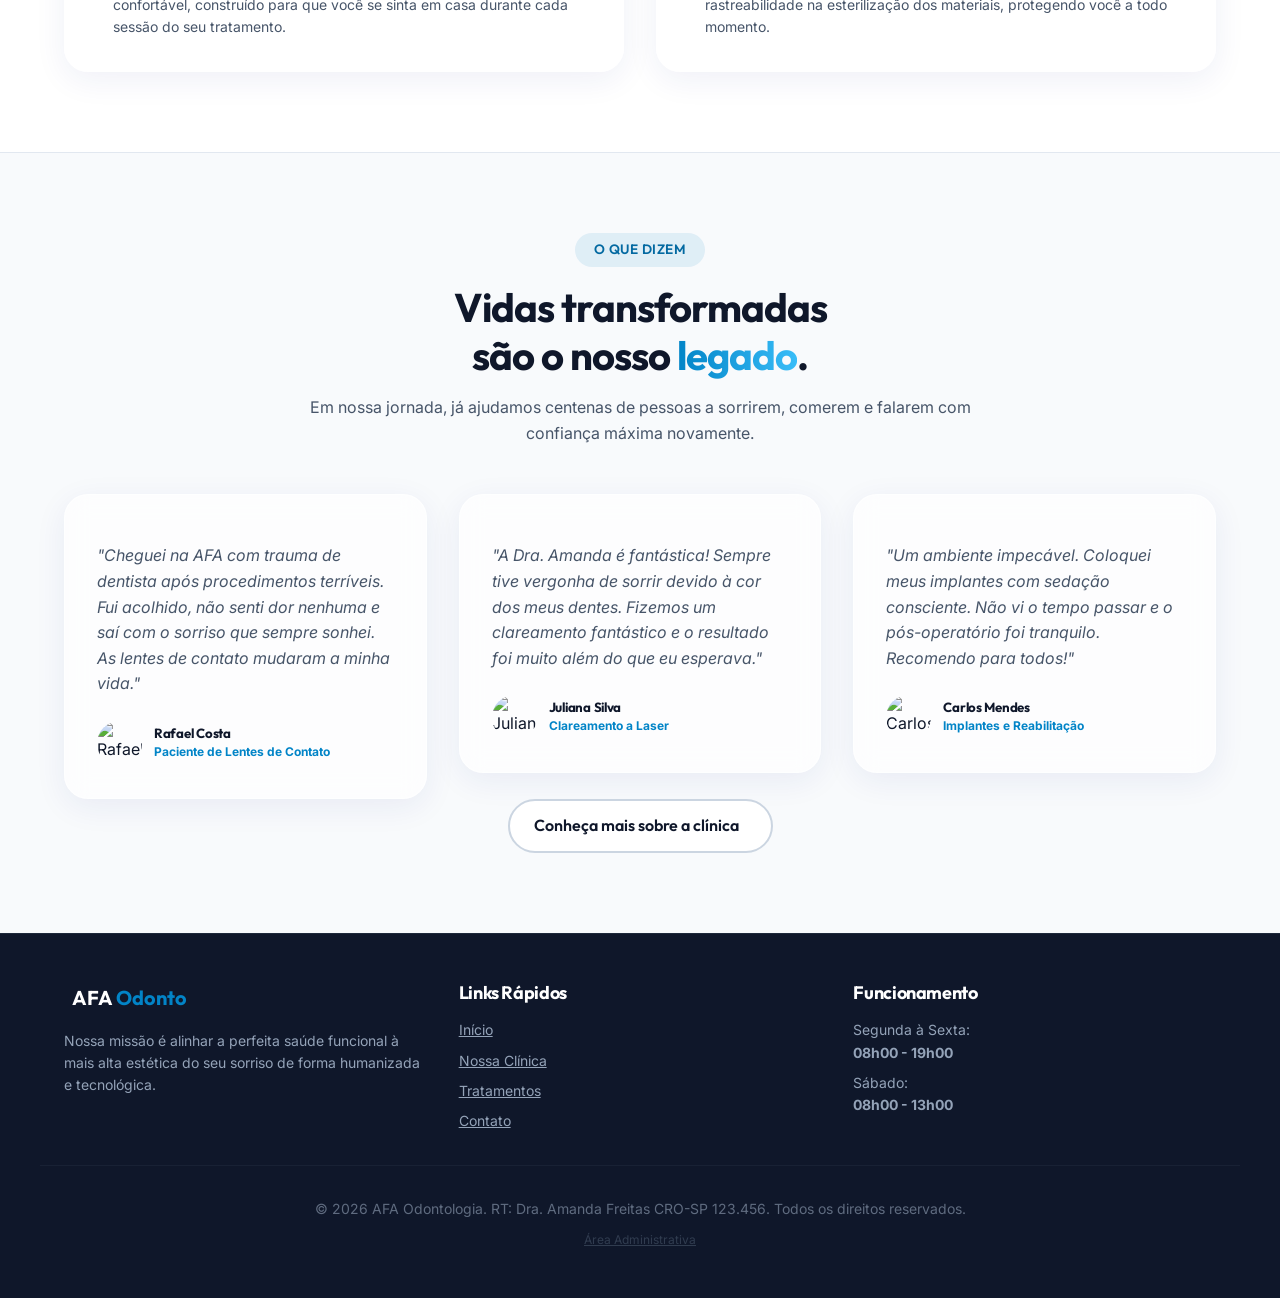
==== commit 3657902c: "Add files via upload" ====
--- a/testeantigravity/index.html
+++ b/testeantigravity/index.html
@@ -62,17 +62,8 @@
 
                 <div class="hero-image relative reveal reveal-right">
                     <div class="glass p-2 radius-xl shadow-glow">
-                        <img src="https://images.unsplash.com/photo-1600170311833-c2cf5280ce49?q=80&w=1000&auto=format&fit=crop"
-                            alt="Consultório Odontológico Moderno" class="img-fluid radius-lg">
-                    </div>
-                    <div
-                        class="floating-card glass absolute bottom-8 left-[-2rem] p-4 radius-lg shadow-xl flex align-center gap-4 hover-lift float-animation">
-                        <div class="icon-box text-white bg-gradient radius-md p-3"><i
-                                class="ri-scanner-line text-2xl"></i></div>
-                        <div>
-                            <strong class="block text-md">Escaneamento 3D</strong>
-                            <span class="text-sm text-gray">Sem moldes desconfortáveis</span>
-                        </div>
+                        <img src="https://images.unsplash.com/photo-1606811841689-23dfddce3e95?auto=format&fit=crop&w=1200&q=80"
+                            alt="Consultório Odontológico Clínico Modeno" class="img-fluid radius-lg">
                     </div>
                 </div>
             </div>
@@ -109,17 +100,17 @@
                     </div>
                 </div>
                 <div class="glass p-8 radius-lg hover-lift shadow-sm bg-light flex gap-4 reveal reveal-up delay-200">
-                    <div class="text-primary text-4xl"><i class="ri-computer-line"></i></div>
-                    <div>
-                        <h4 class="text-xl mb-2 font-bold">Odontologia Digital</h4>
-                        <p class="text-gray text-sm">O fim da massa e dos moldes que causam ânsia. Trabalhamos com scanner intra-oral 3D para criar próteses perfeitas e apresentar resultados virtuais antes de iniciar o procedimento.</p>
+                    <div class="text-primary text-4xl"><i class="ri-thumb-up-fill"></i></div>
+                    <div>
+                        <h4 class="text-xl mb-2 font-bold">Odontologia Moderna</h4>
+                        <p class="text-gray text-sm">Trabalhamos com materiais de alta qualidade para garantir resultados estéticos e funcionais precisos, oferecendo previsibilidade e segurança no seu tratamento.</p>
                     </div>
                 </div>
                 <div class="glass p-8 radius-lg hover-lift shadow-sm bg-light flex gap-4 reveal reveal-up delay-100">
                     <div class="text-primary text-4xl"><i class="ri-leaf-fill"></i></div>
                     <div>
-                        <h4 class="text-xl mb-2 font-bold">Ambiente Harmonizado</h4>
-                        <p class="text-gray text-sm">Design pensado para reduzir a ansiedade. Cadeiras massageadoras, fones antirruído e aromaterapia que transformam cada sessão de tratamento em uma verdadeira visita de spa.</p>
+                        <h4 class="text-xl mb-2 font-bold">Ambiente Acolhedor</h4>
+                        <p class="text-gray text-sm">Design pensado para reduzir a ansiedade. Um ambiente harmonizado e confortável, construído para que você se sinta em casa durante cada sessão do seu tratamento.</p>
                     </div>
                 </div>
                 <div class="glass p-8 radius-lg hover-lift shadow-sm bg-light flex gap-4 reveal reveal-up delay-200">
@@ -133,36 +124,74 @@
         </section>
 
         <!-- SEÇÃO: DEPOIMENTOS -->
-        <section class="section bg-light py-16 relative">
-            <div class="container grid-2 align-center gap-12">
-                <div class="reveal reveal-left">
-                    <span class="badge">O que dizem</span>
-                    <h2 class="text-4xl mt-4 mb-4">Vidas transformadas <br>são o nosso <span class="text-gradient">legado</span>.</h2>
-                    <p class="text-gray mb-6">Em nossa jornada, já ajudamos centenas de pessoas a sorrirem, comerem e falarem com confiança máxima novamente.</p>
-                    <a href="sobre.html" class="btn btn-secondary mt-4">Conheça mais sobre a clínica <i class="ri-arrow-right-line"></i></a>
-                </div>
-
-                <div class="reveal reveal-right relative">
-                    <div class="testimonial-slider glass radius-xl p-8 shadow-xl bg-gradient-dark text-white relative overflow-hidden">
-                        <div class="quote-icon absolute text-primary opacity-20"><i class="ri-double-quotes-l text-8xl"></i></div>
-                        <div class="relative z-10">
+        <section class="section bg-light py-16 relative border-t border-gray-200">
+            <div class="container mb-12 text-center max-w-3xl mx-auto reveal reveal-up">
+                <span class="badge">O que dizem</span>
+                <h2 class="text-4xl mt-4 mb-4">Vidas transformadas <br>são o nosso <span class="text-gradient">legado</span>.</h2>
+                <p class="text-gray mb-6">Em nossa jornada, já ajudamos centenas de pessoas a sorrirem, comerem e falarem com confiança máxima novamente.</p>
+            </div>
+            
+            <div class="container grid-3 gap-8">
+                <!-- Depoimento 1 -->
+                <div class="reveal reveal-up delay-100">
+                    <div class="glass radius-lg p-8 shadow-sm bg-white relative h-full flex flex-col justify-between">
+                        <div>
                             <div class="flex gap-1 mb-4 text-warning">
                                 <i class="ri-star-fill"></i><i class="ri-star-fill"></i><i class="ri-star-fill"></i><i class="ri-star-fill"></i><i class="ri-star-fill"></i>
                             </div>
-                            <p class="text-xl font-light italic mb-6">"Cheguei na AFA com trauma de dentista após
-                                procedimentos terríveis. Fui acolhido, não senti dor nenhuma e saí com o sorriso que
-                                sempre sonhei. As lentes de contato mudaram a minha vida."</p>
-                            <div class="flex align-center gap-3">
-                                <div class="avatar bg-white radius-full text-primary font-bold flex align-center justify-center"
-                                    style="width:40px; height:40px;">RC</div>
-                                <div>
-                                    <h5 class="font-bold">Rafael Costa</h5>
-                                    <p class="text-xs opacity-70">Paciente de Lentes de Contato</p>
-                                </div>
-                            </div>
-                        </div>
-                    </div>
-                </div>
+                            <p class="text-gray italic mb-6">"Cheguei na AFA com trauma de dentista após procedimentos terríveis. Fui acolhido, não senti dor nenhuma e saí com o sorriso que sempre sonhei. As lentes de contato mudaram a minha vida."</p>
+                        </div>
+                        <div class="flex align-center gap-3">
+                            <img src="https://images.unsplash.com/photo-1500648767791-00dcc994a43e?auto=format&fit=crop&w=100&q=80" class="avatar radius-full" style="width:45px; height:45px; object-fit:cover;" alt="Rafael Costa">
+                            <div>
+                                <h5 class="font-bold text-dark mb-0">Rafael Costa</h5>
+                                <p class="text-xs text-primary font-bold">Paciente de Lentes de Contato</p>
+                            </div>
+                        </div>
+                    </div>
+                </div>
+
+                <!-- Depoimento 2 -->
+                <div class="reveal reveal-up delay-200">
+                    <div class="glass radius-lg p-8 shadow-sm bg-white relative h-full flex flex-col justify-between">
+                        <div>
+                            <div class="flex gap-1 mb-4 text-warning">
+                                <i class="ri-star-fill"></i><i class="ri-star-fill"></i><i class="ri-star-fill"></i><i class="ri-star-fill"></i><i class="ri-star-fill"></i>
+                            </div>
+                            <p class="text-gray italic mb-6">"A Dra. Amanda é fantástica! Sempre tive vergonha de sorrir devido à cor dos meus dentes. Fizemos um clareamento fantástico e o resultado foi muito além do que eu esperava."</p>
+                        </div>
+                        <div class="flex align-center gap-3">
+                            <img src="https://images.unsplash.com/photo-1494790108377-be9c29b29330?auto=format&fit=crop&w=100&q=80" class="avatar radius-full" style="width:45px; height:45px; object-fit:cover;" alt="Juliana Silva">
+                            <div>
+                                <h5 class="font-bold text-dark mb-0">Juliana Silva</h5>
+                                <p class="text-xs text-primary font-bold">Clareamento a Laser</p>
+                            </div>
+                        </div>
+                    </div>
+                </div>
+
+                <!-- Depoimento 3 -->
+                <div class="reveal reveal-up delay-300">
+                    <div class="glass radius-lg p-8 shadow-sm bg-white relative h-full flex flex-col justify-between">
+                        <div>
+                            <div class="flex gap-1 mb-4 text-warning">
+                                <i class="ri-star-fill"></i><i class="ri-star-fill"></i><i class="ri-star-fill"></i><i class="ri-star-fill"></i><i class="ri-star-fill"></i>
+                            </div>
+                            <p class="text-gray italic mb-6">"Um ambiente impecável. Coloquei meus implantes com sedação consciente. Não vi o tempo passar e o pós-operatório foi tranquilo. Recomendo para todos!"</p>
+                        </div>
+                        <div class="flex align-center gap-3">
+                            <img src="https://images.unsplash.com/photo-1507003211169-0a1dd7228f2d?auto=format&fit=crop&w=100&q=80" class="avatar radius-full" style="width:45px; height:45px; object-fit:cover;" alt="Carlos Mendes">
+                            <div>
+                                <h5 class="font-bold text-dark mb-0">Carlos Mendes</h5>
+                                <p class="text-xs text-primary font-bold">Implantes e Reabilitação</p>
+                            </div>
+                        </div>
+                    </div>
+                </div>
+            </div>
+            
+            <div class="text-center mt-12 reveal reveal-up delay-300">
+                <a href="sobre.html" class="btn btn-secondary">Conheça mais sobre a clínica <i class="ri-arrow-right-line"></i></a>
             </div>
         </section>
 
--- a/testeantigravity/style.css
+++ b/testeantigravity/style.css
@@ -650,17 +650,18 @@
     display: flex;
     justify-content: space-between;
     align-items: center;
-    padding: 1rem 1.5rem;
+    padding: 1.25rem 2rem;
     margin: 1rem auto;
-    max-width: 1100px;
+    width: 100%;
+    max-width: 1200px;
     border-radius: var(--radius-full);
     z-index: 100;
 }
 
 .navbar.scrolled {
-    padding: 0.8rem 1.5rem;
+    padding: 1rem 2rem;
     margin-top: 0.5rem;
-    background: rgba(255, 255, 255, 0.85);
+    background: rgba(255, 255, 255, 0.90);
     box-shadow: 0 10px 30px rgba(0, 0, 0, 0.1);
 }
 
@@ -1007,6 +1008,51 @@
 }
 
 /* ADMIN PAGE STYLES */
+.admin-header {
+    display: flex;
+    justify-content: space-between;
+    align-items: center;
+    padding: 1.25rem 3rem;
+    background: white;
+    border-bottom: 1px solid #e2e8f0;
+    box-shadow: 0 4px 20px rgba(0, 0, 0, 0.05);
+    position: sticky;
+    top: 0;
+    z-index: 100;
+    width: 100%;
+}
+
+.admin-card {
+    background: white;
+    border: 1px solid #e2e8f0;
+    border-radius: var(--radius-lg);
+    box-shadow: 0 4px 6px -1px rgba(0, 0, 0, 0.05);
+    transition: box-shadow 0.3s ease, transform 0.3s ease;
+}
+
+.admin-card:hover {
+    box-shadow: 0 10px 25px -5px rgba(0, 0, 0, 0.1);
+    transform: translateY(-2px);
+}
+
+.admin-section-title {
+    font-size: 1.6rem;
+    font-weight: 800;
+    color: var(--bg-dark);
+    margin-bottom: 0;
+    display: flex;
+    align-items: center;
+    gap: 0.75rem;
+}
+
+.admin-section-title i {
+    color: var(--primary);
+    background: var(--primary-alpha);
+    padding: 0.5rem;
+    border-radius: var(--radius-md);
+    font-size: 1.4rem;
+}
+
 .auth-bg {
     background: linear-gradient(135deg, #0f172a, #1e293b);
     min-height: 100vh;
@@ -1032,22 +1078,28 @@
 
 .modern-table th,
 .modern-table td {
-    padding: 1rem 1.5rem;
+    padding: 1.25rem 1.5rem;
     border-bottom: 1px solid #f1f5f9;
     vertical-align: middle;
 }
 
 .modern-table th {
-    background: #f8fafc;
-    font-weight: 600;
+    background: #f1f5f9;
+    font-weight: 800;
     font-size: 0.85rem;
-    color: #64748b;
+    color: var(--bg-dark);
     text-transform: uppercase;
     letter-spacing: 0.5px;
+    border-bottom: 2px solid #e2e8f0;
+}
+
+.modern-table tr {
+    transition: background-color 0.2s;
 }
 
 .modern-table tr:hover {
-    background-color: #f8fafc;
+    background-color: #f1f5f9;
+    transform: scale(1.002);
 }
 
 .status-badge {
